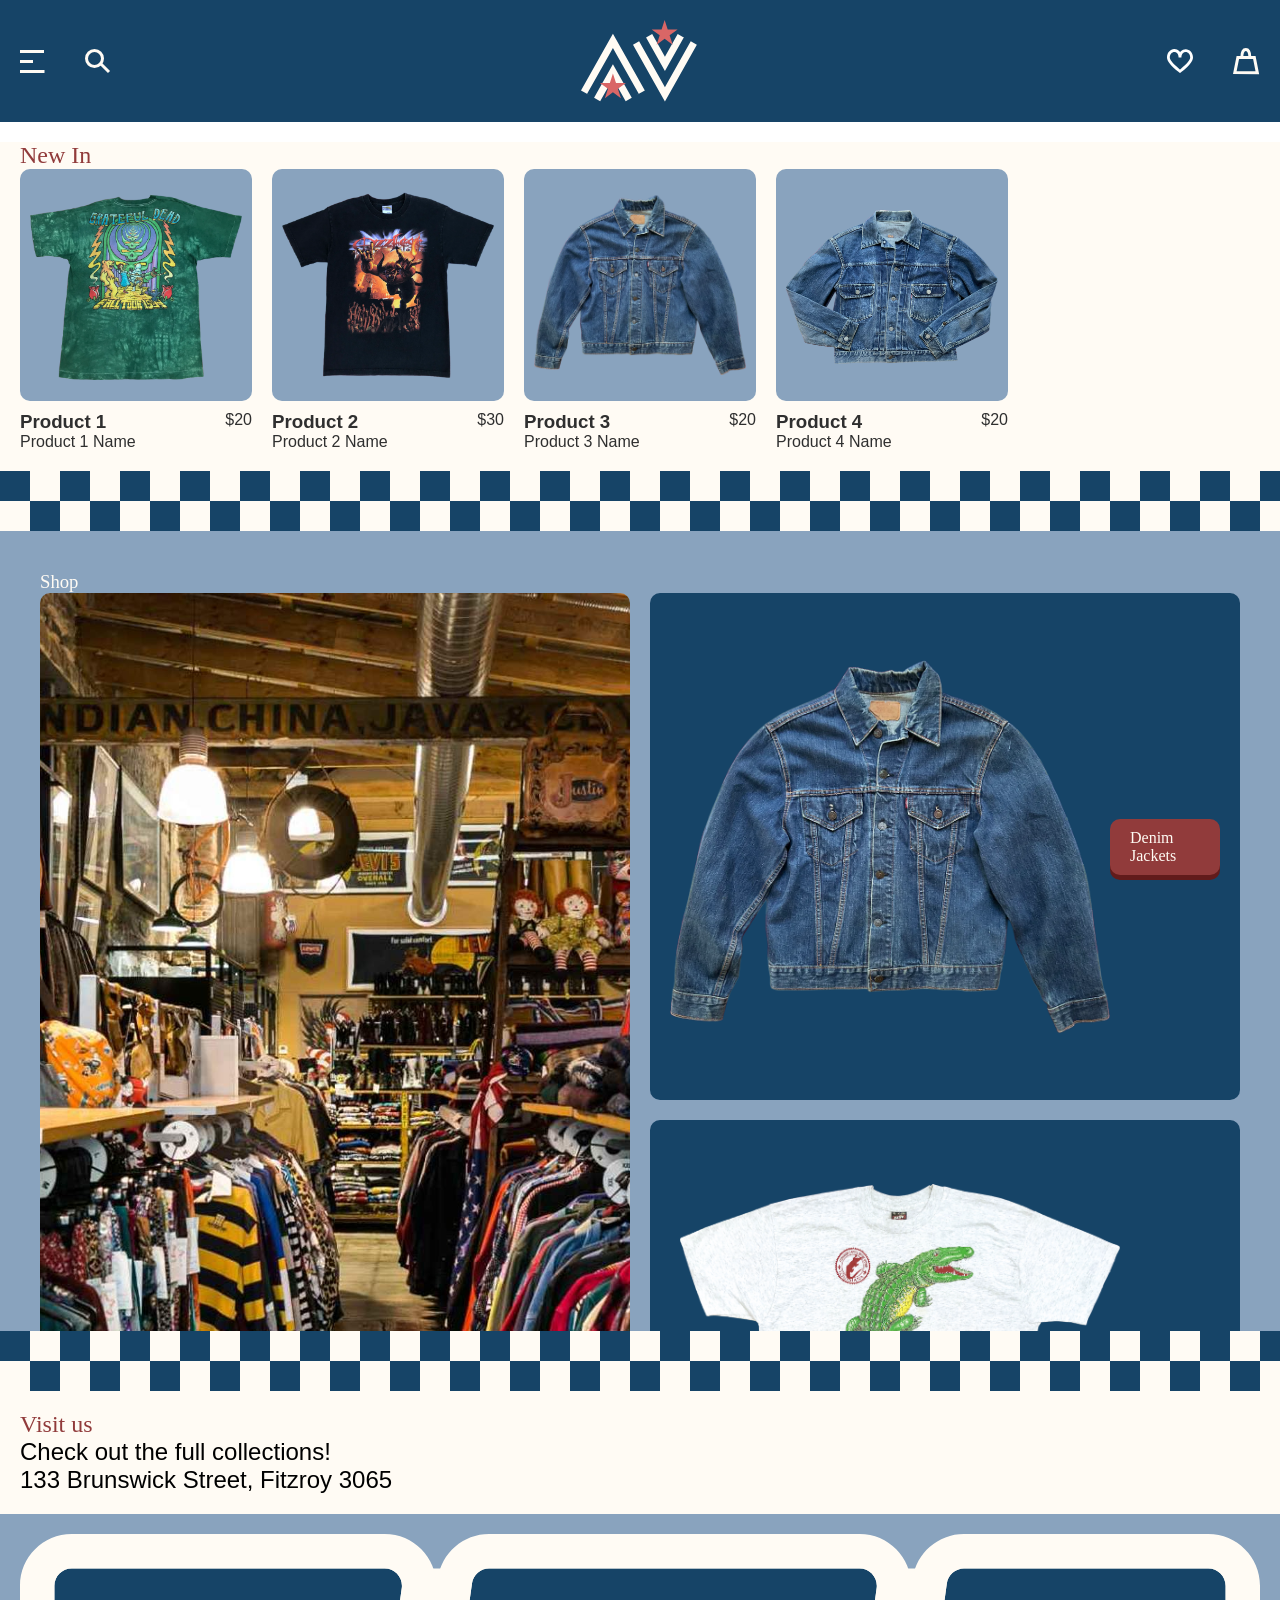
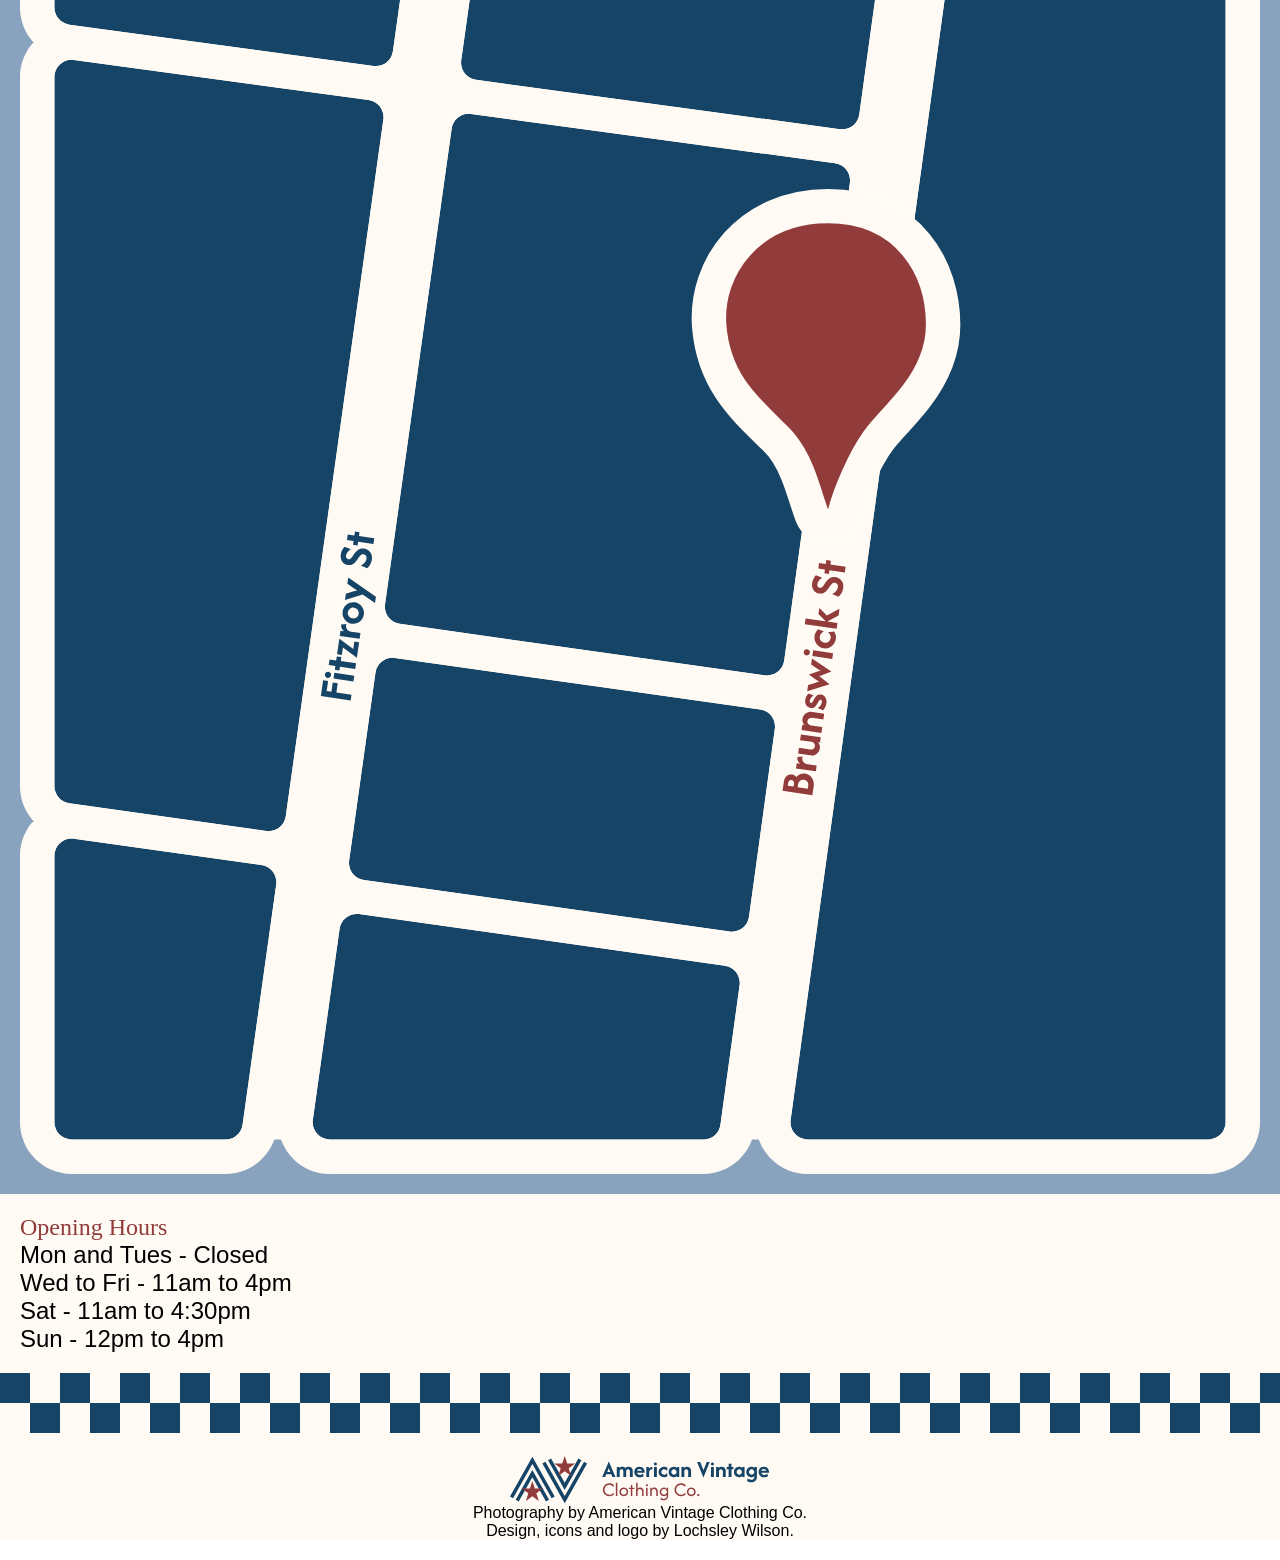
==== index.html @ 98fa4eea "Create javascript file, establish variables for hamburger button/the mobile menu div, toggle "hidden" ====
<!DOCTYPE html>
<html lang="en">
<head>
    <link rel="stylesheet" href="styles.css">
    <script src="main.js" defer></script>
    <meta charset="UTF-8">
    <meta name="viewport" content="width=device-width, initial-scale=1.0">
    <title>American Vintage Clothing Co.</title>
</head>
<body>
<header>
<!-- Nav bar buttons -->

    <nav>
        <div id="nav-left">
            <button id="hamburger-btn">
                <img src="icons/hamburger.svg" alt="Menu">
            </button>
            <button id="search">
                <img src="icons/search.svg" alt="Search">
            </button>
         </div>
        <a href="index.html" id="nav-logo">
            <img src="brand/submark.svg" alt="American Vintage Clothing Co. Logo">
        </a>
        <div id="nav-right">
            <button id="fav">
                <img src="icons/fav.svg" alt="Favourites">
            </button>
            <button id="bag">
                <img src="icons/bag.svg" alt="Shopping Bag">
            </button>
        </div>
    </nav>

<!-- Mobile Menu -->

<div id="mobile-menu" class="hidden">
    <ul>
        <li><a href="new.html">New In</a></li>
            <li>
                <button class="accordion-btn">Clothing</button>
                <ul class="sub-menu">
                    <li><a href="tees.html">Tees</a></li>
                    <li><a href="denim-jackets.html">Denim Jackets</a></li>
                </ul>
            </li>
        <li><span class="inactive">Footwear & Accessories</span></li>
        <li><span class="inactive">Brands</span></li>
    </ul>
</div>

</header>
<main>

<!-- Cards -->
    <section id="hero">
        <a href="new.html" class="hero-card">
            <div class="index-card-content">
                <span class="card-btn">New In</span>
            </div>
        </a>
    </section>
    <section id="sub-cards">
         <a href="tees.html" class="sub-card" id="tees-card">
            <div class="index-card-content">
                <span class="card-btn">Tees</span>
            </div>
        </a>
         <a href="denim-jackets.html" class="sub-card" id="denim-jackets-card">
            <div class="index-card-content">
                <span class="card-btn">Denim Jackets</span>
            </div>
        </a>
    </section>
<!-- New In (Desktop-only) -->
    <section id="desktop-new-in" class="container">
        <h1>New In</h1>
        <section id="product-list">
            <a href="product1.html" class="product-card">
                <div class="card-content">
                    <img src="images/product1_front.png" alt="Grateful Dead Tee">
                    <div class="product-details"><h3>Product 1</h3><p>$20</p></div>
                    <p class="product-name">Product 1 Name</p>
                </div>
            </a>
            <a href="product2.html" class="product-card">
                <div class="card-content">
                    <img src="images/product2.png" alt="Ozzy Osbourne Tee">
                    <div class="product-details"><h3>Product 2</h3><p>$30</p></div>
                    <p class="product-name">Product 2 Name</p>
                </div>
            </a>
            <a href="product3.html" class="product-card">
                <div class="card-content">
                    <img src="images/product3.png" alt="Grateful Dead Tee">
                    <div class="product-details"><h3>Product 3</h3><p>$20</p></div>
                    <p class="product-name">Product 3 Name</p>
                </div>
            </a>
            <a href="product4.html" class="product-card">
                <div class="card-content">
                    <img src="images/product4.png" alt="Grateful Dead Tee">
                    <div class="product-details"><h3>Product 4</h3><p>$20</p></div>
                    <p class="product-name">Product 4 Name</p>
                </div>
            </a>
        </section>
    </section>
<!-- Shop (Desktop-only) -->
 <div id="desktop-divider" class ="checkerboard"></div>
    <section id="desktop-shop">
        <section class="container"> 
        <h1>Shop</h1>
        <div class="shop-grid">
            <a href="new.html" class="desktop-card large-card">
                <span class="card-btn">New In</span>
            </a>
            <a href="denim-jackets.html" class="desktop-card small-card denim">
                <img src="images/product3.png" alt="Denim Jacket">
                <span class="card-btn">Denim Jackets</span>
            </a>
            <a href="tees.html" class="desktop-card small-card tees">
                <img src="images/tee.png" alt="Louisana Tee">
                <span class="card-btn">Tees</span>
            </a>
        </div>
        </section>
    </section>
    <div class ="checkerboard"></div>
    <section id="visit" class="container">
        <h1>Visit us</h1>
        <p>Check out the full collections!</p>
        <p>133 Brunswick Street, Fitzroy 3065</p>
    </section>
    <section id="map"> 
        <a href="https://maps.app.goo.gl/vPZJQgD94iezXkmE8"></a>
    </section>
    <section id="hours" class="container">
        <h1>Opening Hours</h1>
        <p>Mon and Tues - Closed</p>
        <p>Wed to Fri - 11am to 4pm</p>
        <p>Sat - 11am to 4:30pm</p>
        <p>Sun - 12pm to 4pm</p>
    </section>
    <footer>
        <div class ="checkerboard"></div>
        <div id="footer-content">
            <img src="images/logo_horizontal_lightbg.svg">
            <p>Photography by American Vintage Clothing Co.</p>
            <p>Design, icons and logo by Lochsley Wilson.</p>
        </div>
    </footer>
</main>
</body>
</html>
---- styles.css ----
/* Variables for colours, fonts etc. */

:root {
    --dark-blue: #164467;
    --mid-blue: #4573A4;
    --light-blue: #89A3BE;
    --dark-red: #611B1B;
    --mid-red: #913B3B; 
    --light-red: #D96666;
    --paper: #FFFBF4;
    --charcoal: #2F2F2F;
    --font-heading: "Holtwood One SC", serif, "Rockwell";
    --font-body: "Afacad", sans-serif;
}
/* Global formatting */

* {
    margin: 0;
    padding: 0;
    box-sizing: border-box;
    font-family: var(--font-body);
}

/* Fonts and styles */

a {
    text-decoration: none;
}

h1 { 
    color: var(--mid-red);
    font-family: var(--font-heading);
    font-weight: 400;
    font-style: normal;
}

h2 {
    font-size: 24pt;
    font-weight: 600;
}

#prod-name {
    font-weight: 100;
}

p {
    font-family: var(--font-body);
    font-weight: 400;
    font-size: 1.5em;
}

/* Header + nav */

header {
    background-color: var(--dark-blue);
    position: sticky;
    top: 0;
    z-index: 1000;
}

nav {
    display: flex;
    justify-content: space-between;
    width: 100vw;
}

#nav-left {
    display: flex;
    justify-content: space-between;
}

#nav-right {
    display: flex;
    justify-content: space-between;
}

#nav-logo {
    margin-top: 20px;
    margin-bottom: 20px;
}

nav button {
    background-color: transparent;
    border: none;
    padding: 10px;
    margin-left: 10px;
    margin-right: 10px;
}

/* Mobile menu */

#mobile-menu {
    position: absolute;
    width: 100%;
    height: 100vh;
    top: 100%;
    left: 0;
    background-color: var(--paper);
    padding: 20px;
    z-index: 999;
}

#mobile-menu ul {
    list-style: none;
}

#mobile-menu a, .accordion-btn {
    font-family: var(--font-body);
    font-size: 2em;
    color: var(--charcoal);
    display: block;
    text-decoration: none;
    border: none;
    background: none;
    cursor: pointer;
    margin-bottom: 20px;
    text-align: left;
}

#mobile-menu .sub-menu a {
    font-size: 1.5em;
    font-weight: 400;
    padding-left: 20px;
}

#mobile-menu .inactive {
    font-family: var(--font-body);
    font-size: 2em;
    font-style: italic;
    display: block;
    margin-bottom: 20px;
    cursor: default;
    opacity: 0.5;
}

.hidden {
    display: none;
}

/* Main + sections */

main {
    background-color: var(--paper);
}

.container {
    margin: 20px;
}

/* Homepage cards: one large "hero" and smaller "sub-cards"  */

#hero {
    margin:0;
}

#sub-cards {
    margin: 0;
}

.hero-card {
    display: block;
    background-color: var(--dark-blue);
    height: 30vh;
    background-image: url('images/hero-bg.png');
    background-size: cover;
    background-position: center;
}

.sub-card {
    margin: 0;
    display: block;
    background-color: var(--dark-blue);
    height: 30vh;
    background-size: min(50%, 250px);
    background-repeat: no-repeat;
    background-position: center;
    padding: 20px
}

.index-card-content {
    display: flex;
    flex-direction: column;
    justify-content: flex-end;
    align-items: center;
    height: 100%;
    padding: 20px;
}

#tees-card {
    background-image: url(images/tee.png);
}

#denim-jackets-card {
    background-image: url(images/product3.png);
    background-color: var(--mid-red);
}

/* Footer */

#footer-content {
    margin-top: 20px;
    margin-bottom: 20px;
    display: flex;
    flex-direction: column;
    justify-content: center;
    align-items: center;
}

footer p {
    font-size: 1em;
}


/* Product list + product cards  */

#product-list { 
    margin: 0;
    display: grid;
    grid-template-columns: 1fr 1fr;
    gap: 20px;
}
.product-card {
    display: block;
    color: var(--charcoal)
}

.product-details {
    display:flex;
    justify-content: space-between;
    margin-top: 10px;
}

.product {
    margin: 0;
}

img {
    max-width: 100%;
    height: auto;
    display: block;
}

.card-content img {
    padding: 10px;
    background-color: var(--light-blue);
    border-radius: 10px;
    aspect-ratio: 1/1;
    object-fit: contain;
}

.card-content p{
    font-size: 1em;
}

/* Breadcrumb secondary nav styles */

#breadcrumb {
    margin-top: 20px;
}

#breadcrumb a {
    font-style: italic;
    font-size: 1em;
}

#breadcrumb p{ 
    font-size: 1em;
}

/* Button and pseduo-button styles */

.card-btn {
    background-color: var(--mid-red);
    font-family: var(--font-heading);
    color: var(--paper);
    padding: 10px 20px;
    border-radius: 10px;
    box-shadow: 0 5px var(--dark-red);
}

.bag-btn {
    display: flex;
    justify-content: space-between;
    background-color: var(--mid-red);
    box-shadow: 0 10px var(--dark-red);
    width: 100%;
    border: none;
    color: var(--paper);
    padding: 20px 30px;
    text-align: center;
    text-decoration: none;
    font-size: 16px;
    border-radius: 10px;
    cursor: pointer;
}

.bag-btn: { 

}

.btn-price {
   font-weight: 100;
}

.btn-text{
    font-weight: 600;
}

/* Graphic elements */

#map {
    background-color: var(--light-blue);
    padding: 20px;
}

#map a{
    display: block;
    width: 100%;
    aspect-ratio: 1/1;
    background-image: url('images/map.svg');
    background-color: var(--light-blue);
    background-size: cover;
}

.checkerboard {
    height: 60px;
    background-image: url('images/check.svg');
    background-repeat: repeat-x;
}

/* Desktop-only sections */

#desktop-new-in {
    display: none;
}

#desktop-shop {
    display: none;
    background-color: var(--light-blue);
}

#desktop-shop h1{
    color: var(--paper);
}

#desktop-divider {
    display: none;
}

@media (min-width: 1024px) {

.shop-grid {
    display: grid;
    grid-template-columns: 1fr 1fr; 
    grid-template-rows: 1fr 1fr;    
    gap: 20px;
    height: 400px;
}

.desktop-card {
    border-radius: 10px;
    display: flex; 
    text-decoration: none;
}

.large-card {
    grid-row: span 2; 
    background-image: url('images/hero-desktop.jpg'); 
    background-size: cover;
    background-position: center;
    align-items: flex-end;
    justify-content: center; 
    padding-bottom: 40px;
}

.small-card {
    align-items: center; 
    justify-content: space-around; 
    padding: 20px;
}

.small-card.denim { background-color: var(--dark-blue); }
.small-card.tees { background-color: var(--dark-blue); }

.small-card img {
    height: 80%; 
    width: auto;
}

 #product-list { 
    grid-template-columns: 1fr 1fr 1fr 1fr 1fr;
}

#desktop-new-in {
    display: block;
}

#desktop-shop {
    display: block;
    padding: 20px; 
    min-height: 800px;
    overflow: hidden;
}

#desktop-divider {
    display: block;
}

#hero {
    display: none;
}

#sub-cards {
    display: none;
}
}
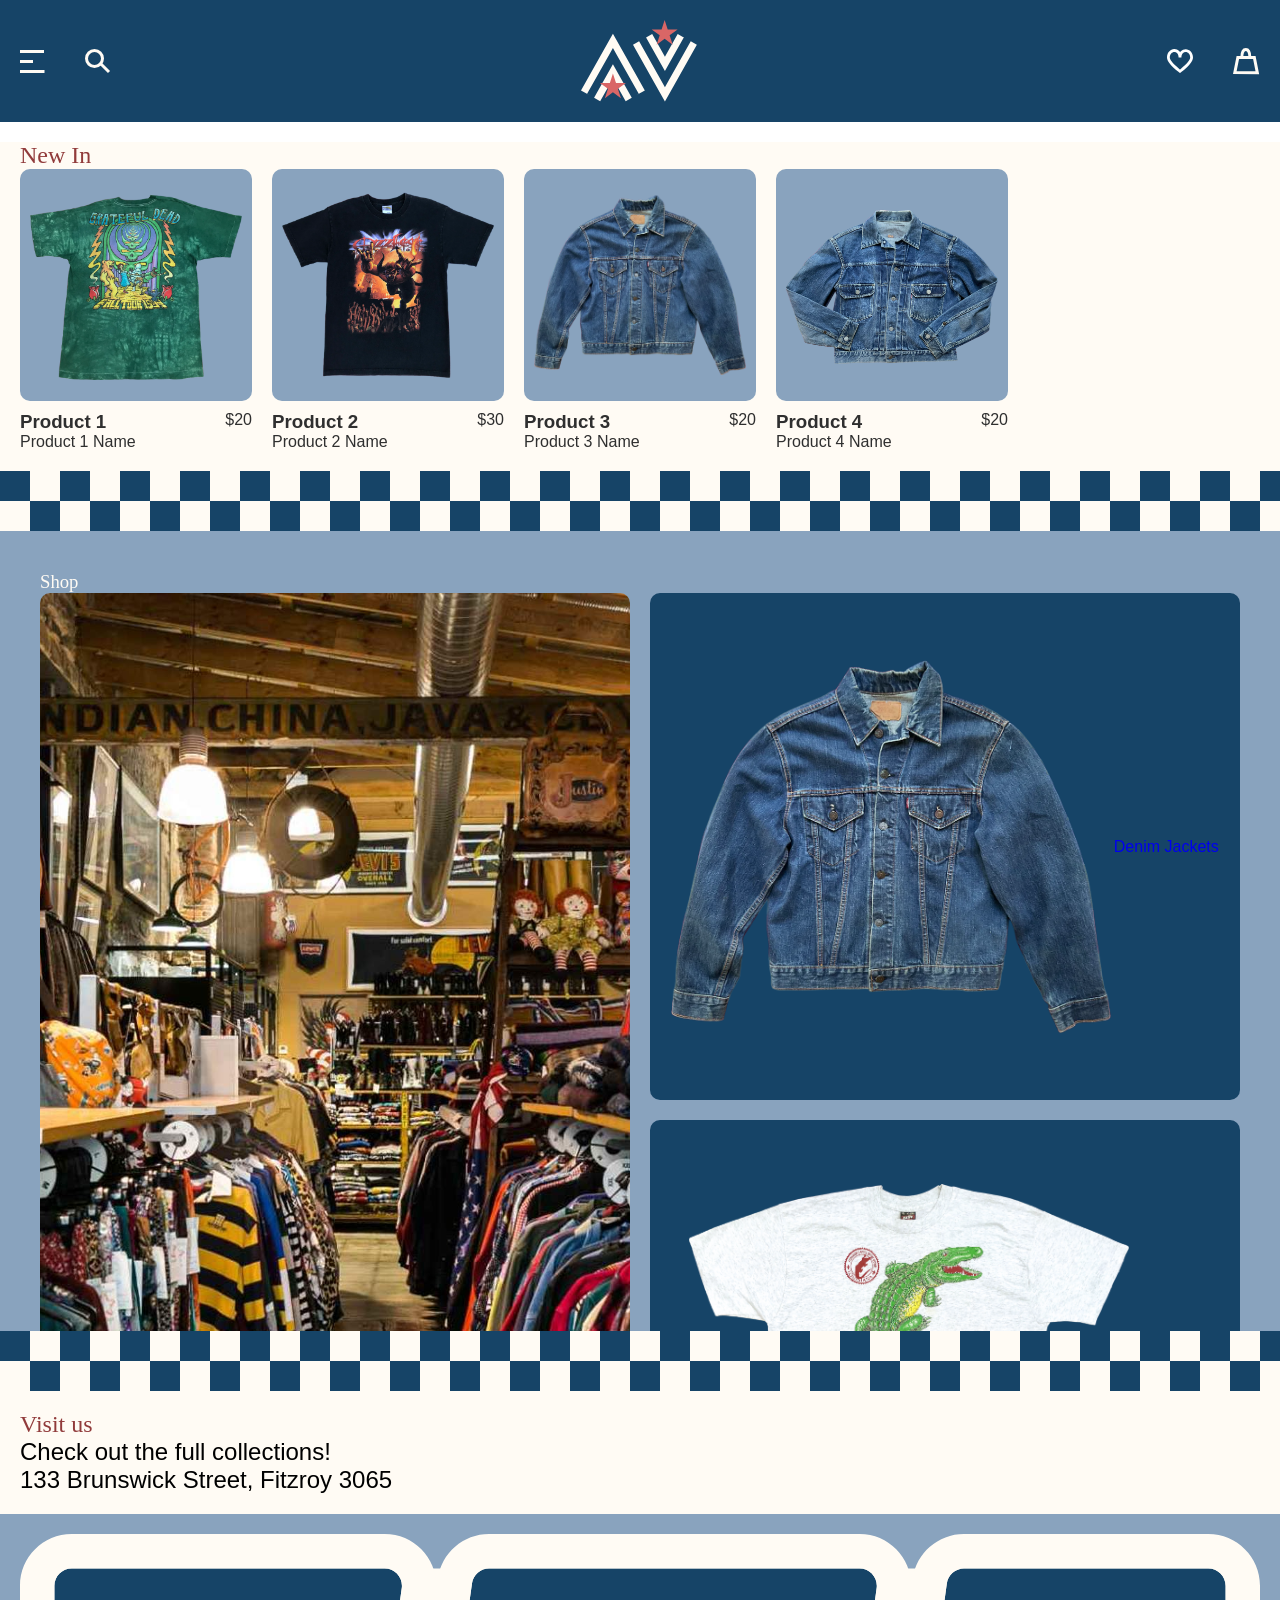
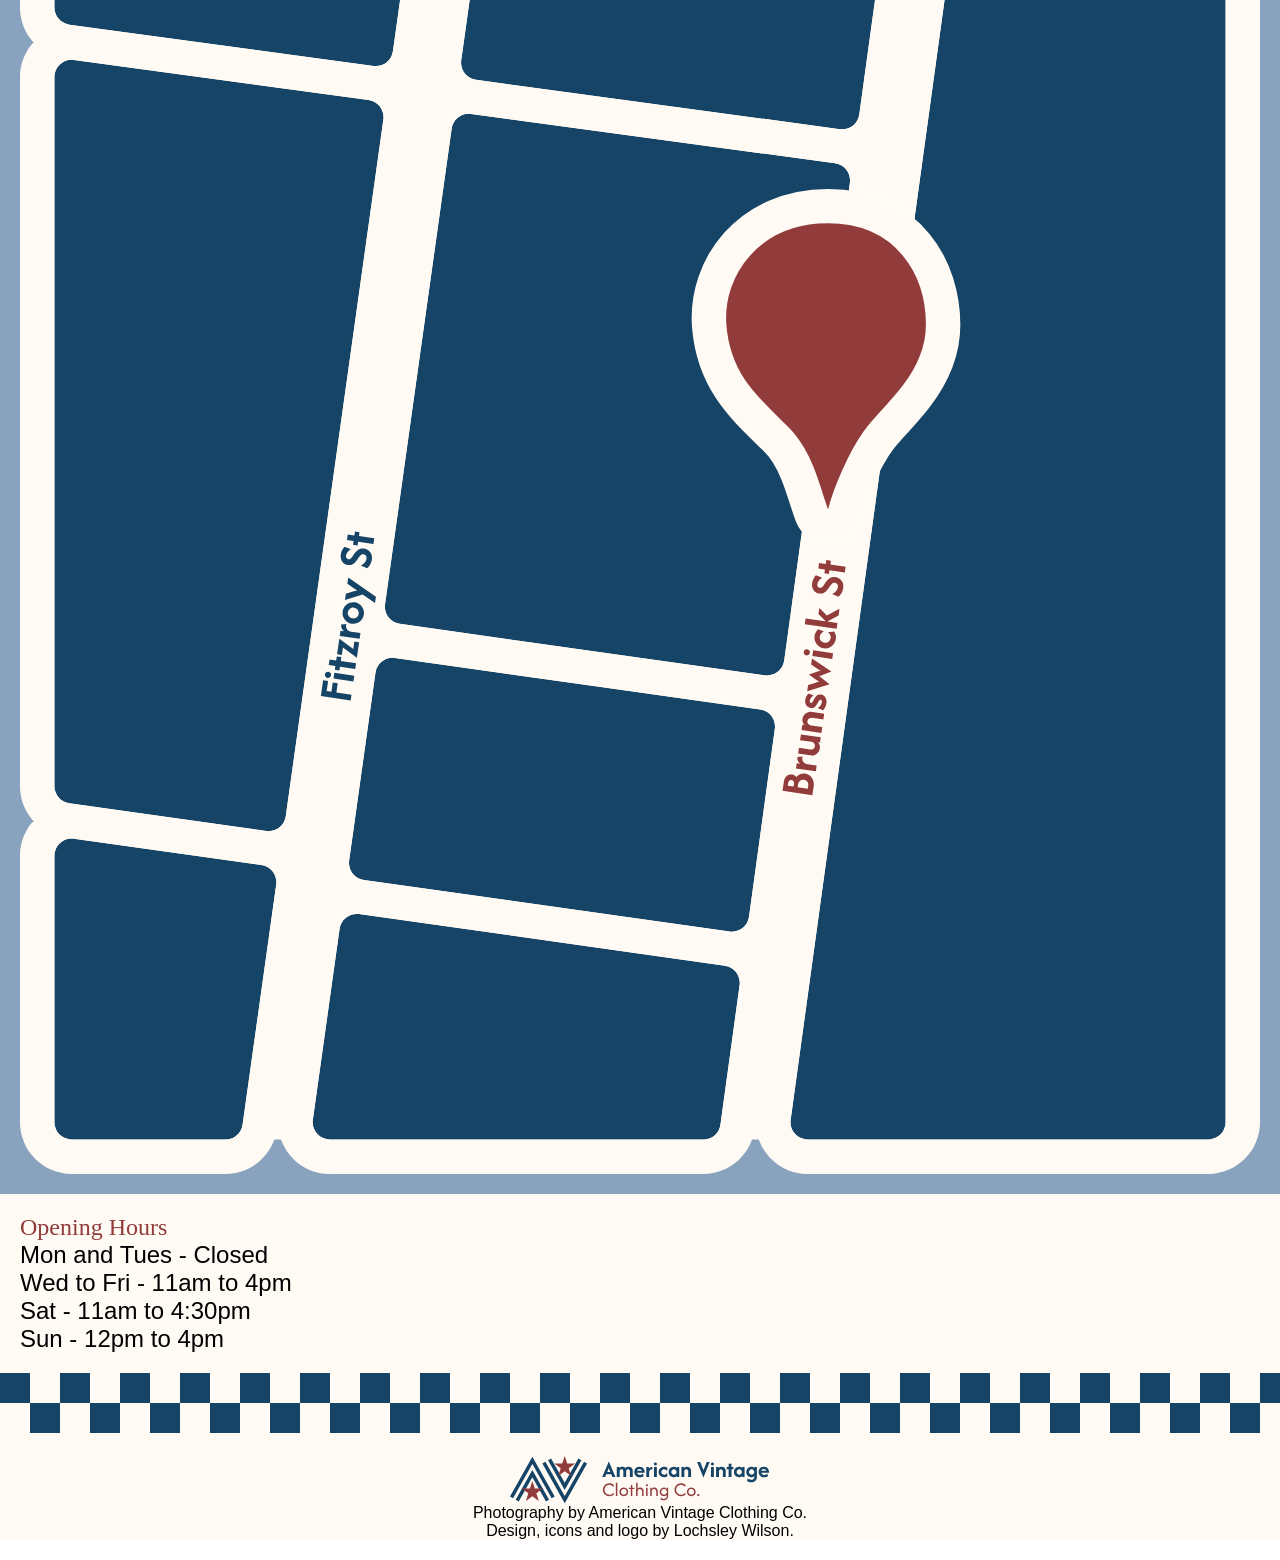
==== commit 492861f8: "Adding cart overlay (inc. open/close interactions), updating button classes to use BEM method" ====
--- a/index.html
+++ b/index.html
@@ -16,7 +16,7 @@
             <button id="hamburger-btn">
                 <img src="icons/hamburger.svg" alt="Menu">
             </button>
-            <button id="search">
+            <button id="search-btn">
                 <img src="icons/search.svg" alt="Search">
             </button>
          </div>
@@ -24,23 +24,23 @@
             <img src="brand/submark.svg" alt="American Vintage Clothing Co. Logo">
         </a>
         <div id="nav-right">
-            <button id="fav">
+            <button id="fav-btn">
                 <img src="icons/fav.svg" alt="Favourites">
             </button>
-            <button id="bag">
+            <button id="bag-btn">
                 <img src="icons/bag.svg" alt="Shopping Bag">
             </button>
         </div>
     </nav>
 
-<!-- Mobile Menu -->
+<!-- Mobile menu overlay -->
 
 <div id="mobile-menu" class="hidden">
     <ul>
         <li><a href="new.html">New In</a></li>
             <li>
                 <button class="accordion-btn">Clothing</button>
-                <ul class="sub-menu">
+                <ul class="sub-menu hidden">
                     <li><a href="tees.html">Tees</a></li>
                     <li><a href="denim-jackets.html">Denim Jackets</a></li>
                 </ul>
@@ -50,29 +50,48 @@
     </ul>
 </div>
 
+<!-- Cart ("bag") overlay -->
+
+<div id="cart-overlay" class="hidden">
+    <div class="cart-header">
+        <h2>Your Bag</h2>
+        <button id="close-cart-btn">
+            <img src="icons/close.svg" alt="Close Cart">
+        </button>
+    </div>
+    <div id="cart-items">
+        <p>Your bag is currently empty.</p>
+    </div>
+    <div class="cart-footer">
+        <a href="checkout.html" class="btn btn-secondary btn-large">Checkout</a>
+    </div>
+</div>
+
 </header>
 <main>
+
 
 <!-- Cards -->
     <section id="hero">
         <a href="new.html" class="hero-card">
             <div class="index-card-content">
-                <span class="card-btn">New In</span>
+                <span class="btn btn-card btn-primary">New In</span>
             </div>
         </a>
     </section>
     <section id="sub-cards">
          <a href="tees.html" class="sub-card" id="tees-card">
             <div class="index-card-content">
-                <span class="card-btn">Tees</span>
+                <span class="btn btn-card btn-primary">Tees</span>
             </div>
         </a>
          <a href="denim-jackets.html" class="sub-card" id="denim-jackets-card">
             <div class="index-card-content">
-                <span class="card-btn">Denim Jackets</span>
+                <span class="btn btn-card btn-primary">Denim Jackets</span>
             </div>
         </a>
     </section>
+
 <!-- New In (Desktop-only) -->
     <section id="desktop-new-in" class="container">
         <h1>New In</h1>
@@ -107,6 +126,7 @@
             </a>
         </section>
     </section>
+
 <!-- Shop (Desktop-only) -->
  <div id="desktop-divider" class ="checkerboard"></div>
     <section id="desktop-shop">
--- a/styles.css
+++ b/styles.css
@@ -61,7 +61,7 @@
 nav {
     display: flex;
     justify-content: space-between;
-    width: 100vw;
+    width: 100%;
 }
 
 #nav-left {
@@ -133,8 +133,51 @@
     opacity: 0.5;
 }
 
+/* Cart (bag) overlay */
+
+#cart-overlay {
+    position: fixed; 
+    top: 0;
+    right: 0; 
+    max-width: 500px;
+    width: 100%; 
+    height: 100vh;
+    background-color: var(--paper);
+    padding: 20px;
+    z-index: 1001;
+    display: flex;
+    flex-direction: column;
+}
+
+.cart-header {
+    display: flex;
+    justify-content: space-between;
+    align-items: center;
+    margin-bottom: 20px;
+    border-bottom: 2px solid var(--charcoal);
+    padding-bottom: 10px;
+}
+
+.cart-footer {
+    width: 100%;
+    padding-top: 10px;
+    margin-bottom: 30px; 
+}
+#cart-items {
+    flex-grow: 1; 
+    overflow-y: auto; 
+    margin-bottom: 20px;
+}
+
+#close-cart-btn {
+    background: none;
+    border: none;
+    cursor: pointer;
+}
+
+/* Utility classes */ 
 .hidden {
-    display: none;
+    display: none !important;
 }
 
 /* Main + sections */
@@ -267,36 +310,57 @@
     font-size: 1em;
 }
 
-/* Button and pseduo-button styles */
-
-.card-btn {
-    background-color: var(--mid-red);
-    font-family: var(--font-heading);
+/* Button and pseduo-button styles using BEM method */
+
+/* Base button style */
+
+.btn {
     color: var(--paper);
     padding: 10px 20px;
     border-radius: 10px;
+    border: none;
+    cursor: pointer;
+    display: inline-block;
+    text-decoration: none;
+    text-align: center;
+}
+
+/* Colour variants */
+
+.btn-primary {
+    background-color: var(--mid-red);
     box-shadow: 0 5px var(--dark-red);
 }
 
-.bag-btn {
-    display: flex;
-    justify-content: space-between;
-    background-color: var(--mid-red);
-    box-shadow: 0 10px var(--dark-red);
-    width: 100%;
-    border: none;
-    color: var(--paper);
+.btn-secondary {
+    background-color: var(--mid-blue);
+    box-shadow: 0 5px var(--dark-blue);
+}
+
+/* Size, layout & font variants */
+
+.btn-card {
+    font-family: var(--font-heading);
+}
+
+.btn-large {
+    font-size: 1.5em;
+    display: block;
+    width: 100%;
+    padding: 20px 30px; 
+    box-sizing: border-box;
+}
+
+.btn-split {
+    display: flex;
+    justify-content: space-between;
+    text-align: center;
+    font-size: 1.5em;
+    width: 100%;
     padding: 20px 30px;
-    text-align: center;
-    text-decoration: none;
-    font-size: 16px;
-    border-radius: 10px;
-    cursor: pointer;
-}
-
-.bag-btn: { 
-
-}
+}
+
+/* Button text properties*/ 
 
 .btn-price {
    font-weight: 100;
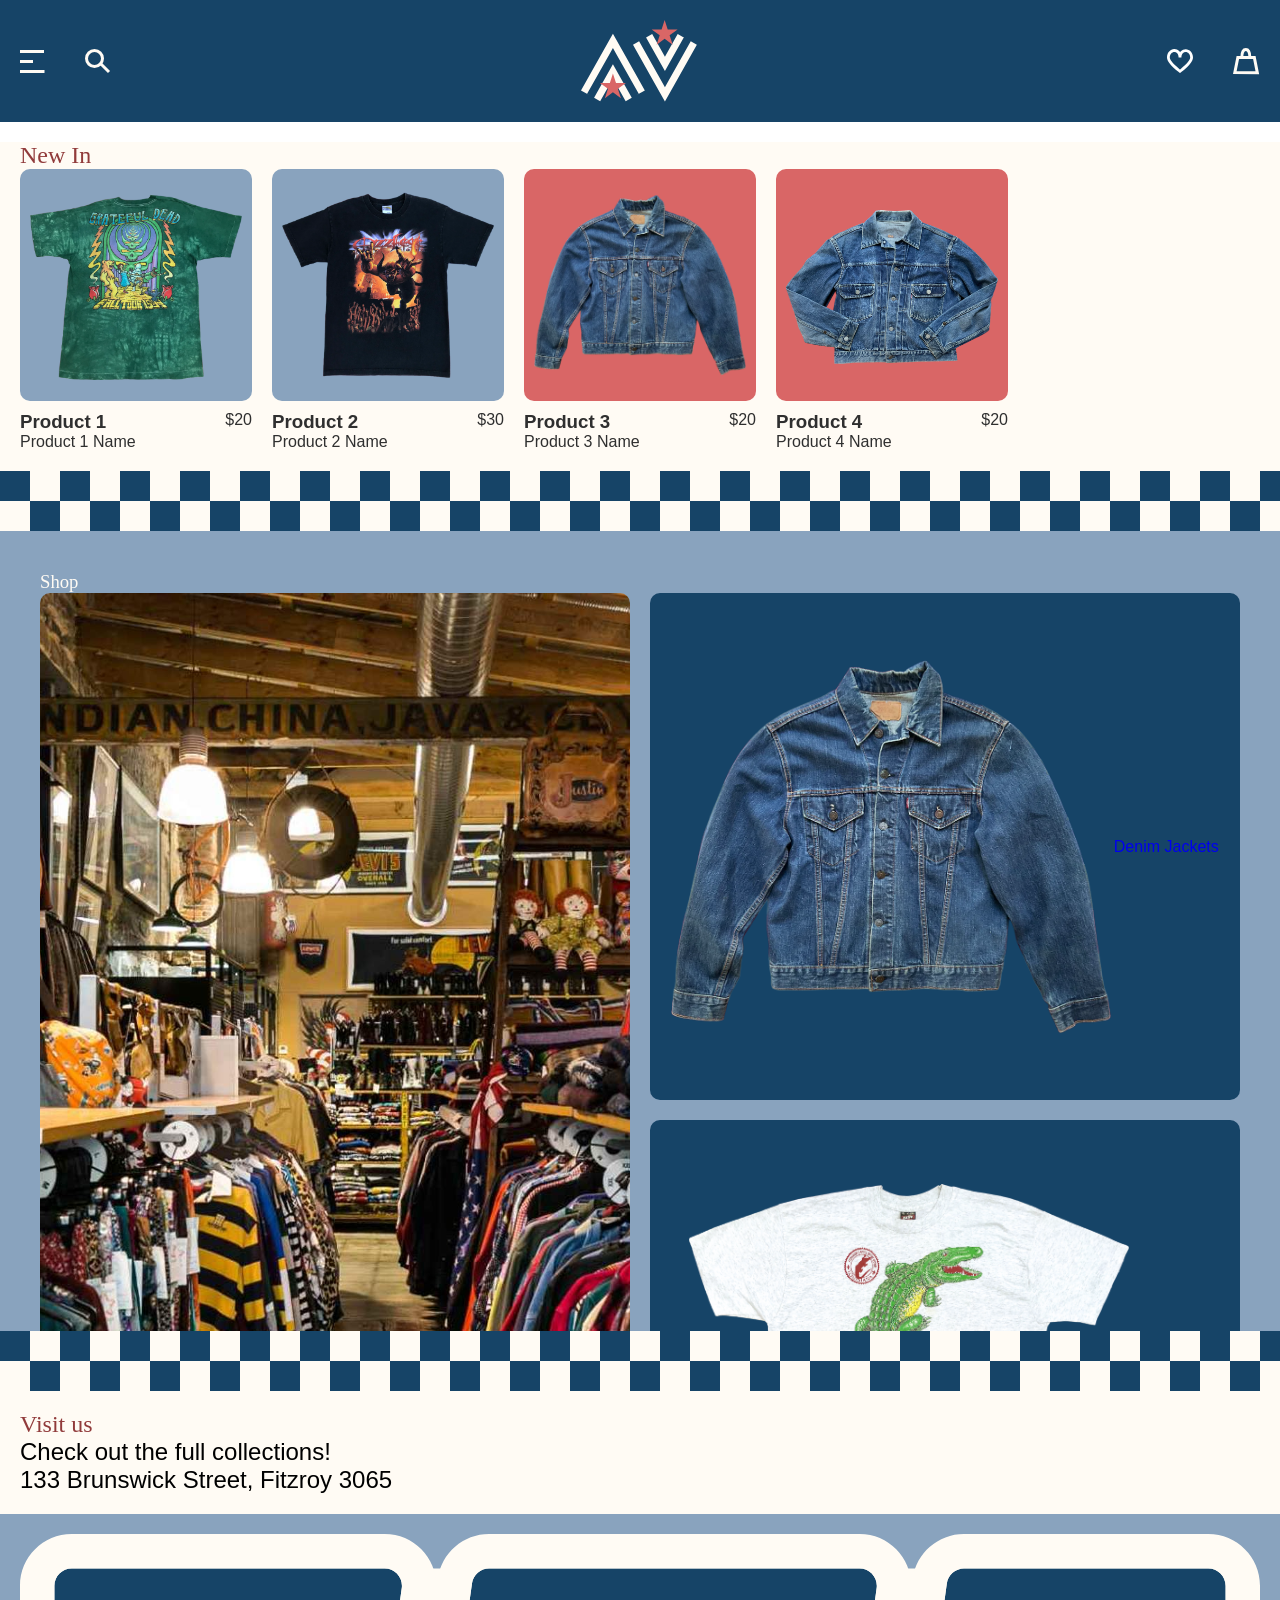
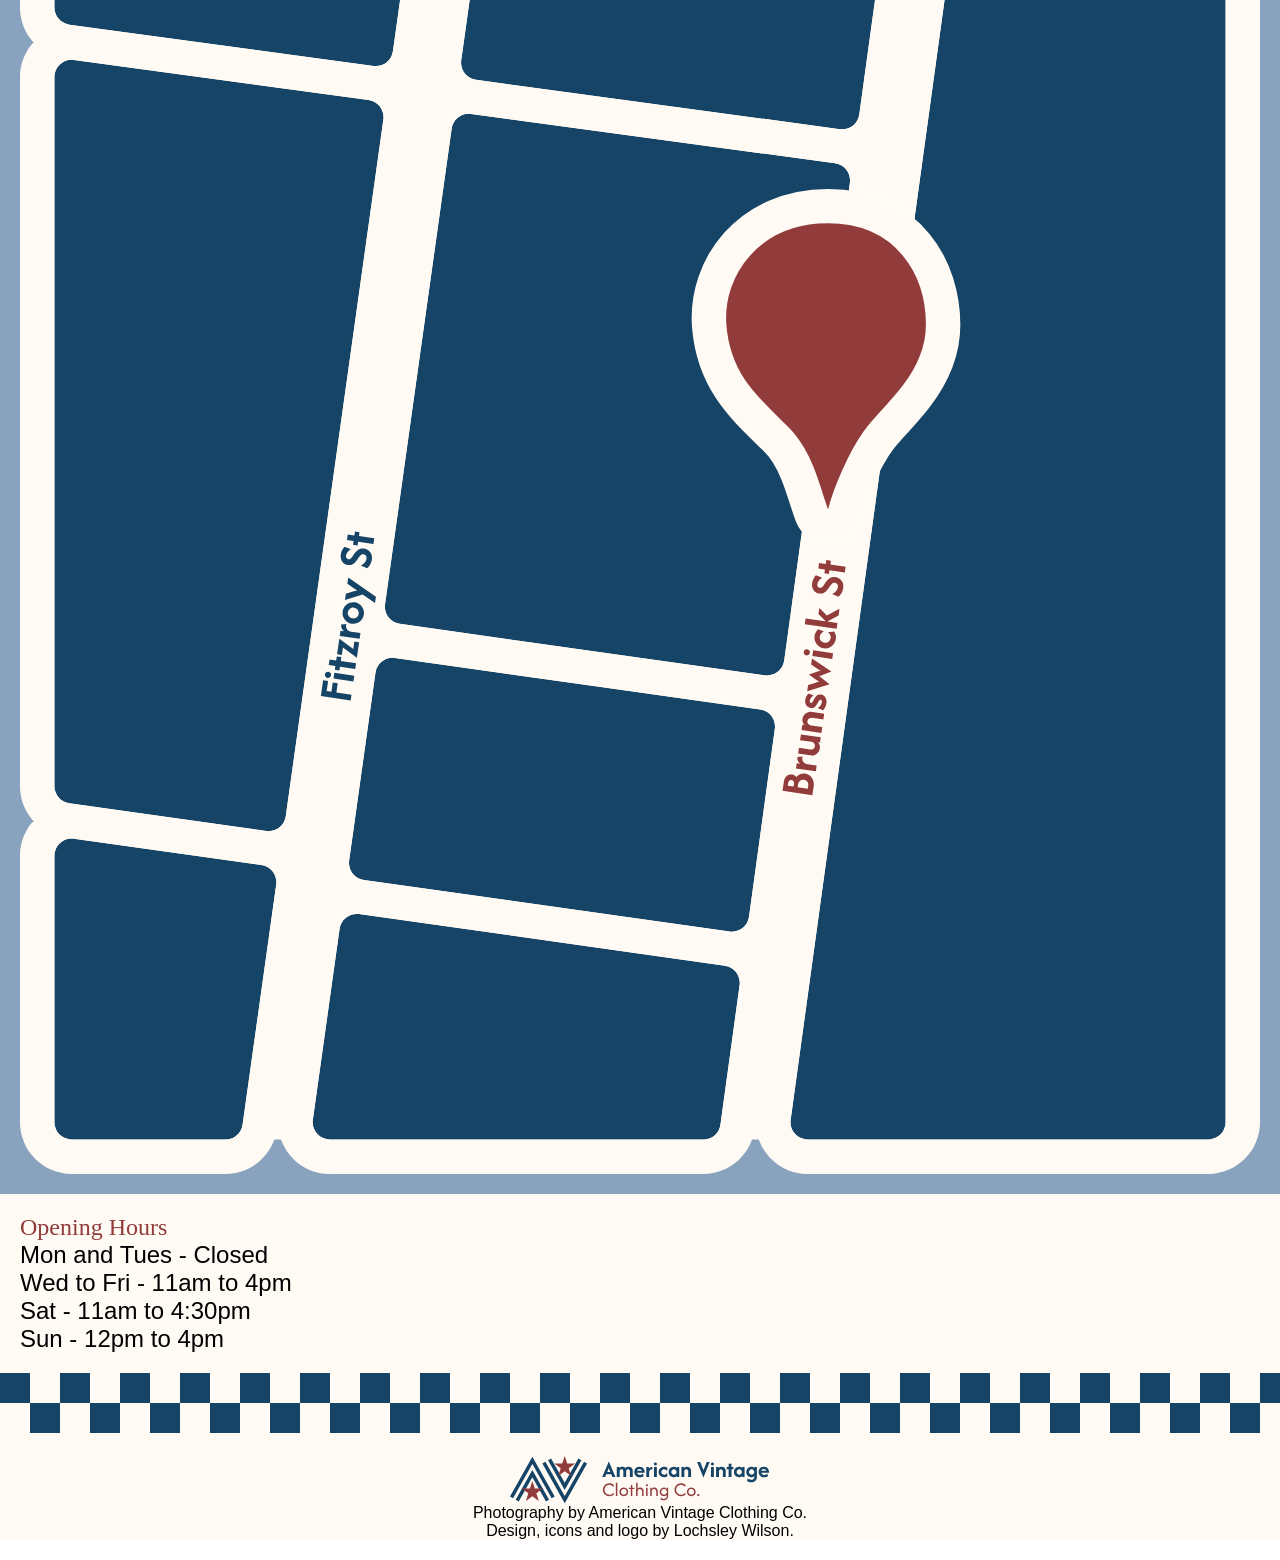
==== commit ac28bd7f: "Updated thumbnail styles to include variants (BEM method), added product details to JS array" ====
--- a/index.html
+++ b/index.html
@@ -98,28 +98,28 @@
         <section id="product-list">
             <a href="product1.html" class="product-card">
                 <div class="card-content">
-                    <img src="images/product1_front.png" alt="Grateful Dead Tee">
+                    <img src="images/product1_front.png" class="img-thumbnail img-thumbnail-blue" alt="Grateful Dead Tee">
                     <div class="product-details"><h3>Product 1</h3><p>$20</p></div>
                     <p class="product-name">Product 1 Name</p>
                 </div>
             </a>
             <a href="product2.html" class="product-card">
                 <div class="card-content">
-                    <img src="images/product2.png" alt="Ozzy Osbourne Tee">
+                    <img src="images/product2.png" class="img-thumbnail img-thumbnail-blue" alt="Ozzy Osbourne Tee">
                     <div class="product-details"><h3>Product 2</h3><p>$30</p></div>
                     <p class="product-name">Product 2 Name</p>
                 </div>
             </a>
             <a href="product3.html" class="product-card">
                 <div class="card-content">
-                    <img src="images/product3.png" alt="Grateful Dead Tee">
+                    <img src="images/product3.png" class="img-thumbnail img-thumbnail-red" alt="Grateful Dead Tee">
                     <div class="product-details"><h3>Product 3</h3><p>$20</p></div>
                     <p class="product-name">Product 3 Name</p>
                 </div>
             </a>
             <a href="product4.html" class="product-card">
                 <div class="card-content">
-                    <img src="images/product4.png" alt="Grateful Dead Tee">
+                    <img src="images/product4.png" class="img-thumbnail img-thumbnail-red" alt="Grateful Dead Tee">
                     <div class="product-details"><h3>Product 4</h3><p>$20</p></div>
                     <p class="product-name">Product 4 Name</p>
                 </div>
--- a/styles.css
+++ b/styles.css
@@ -273,26 +273,38 @@
     margin-top: 10px;
 }
 
+.card-content p{
+    font-size: 1em;
+}
+
 .product {
     margin: 0;
 }
 
+
+/* Product thumbnails */
+
+/* Base thumbnail */
 img {
     max-width: 100%;
     height: auto;
     display: block;
 }
 
-.card-content img {
+.img-thumbnail {
     padding: 10px;
-    background-color: var(--light-blue);
     border-radius: 10px;
     aspect-ratio: 1/1;
     object-fit: contain;
 }
 
-.card-content p{
-    font-size: 1em;
+/* Colour variants */
+
+.img-thumbnail-blue {
+    background-color: var(--light-blue);
+}
+.img-thumbnail-red {
+    background-color: var(--light-red);
 }
 
 /* Breadcrumb secondary nav styles */
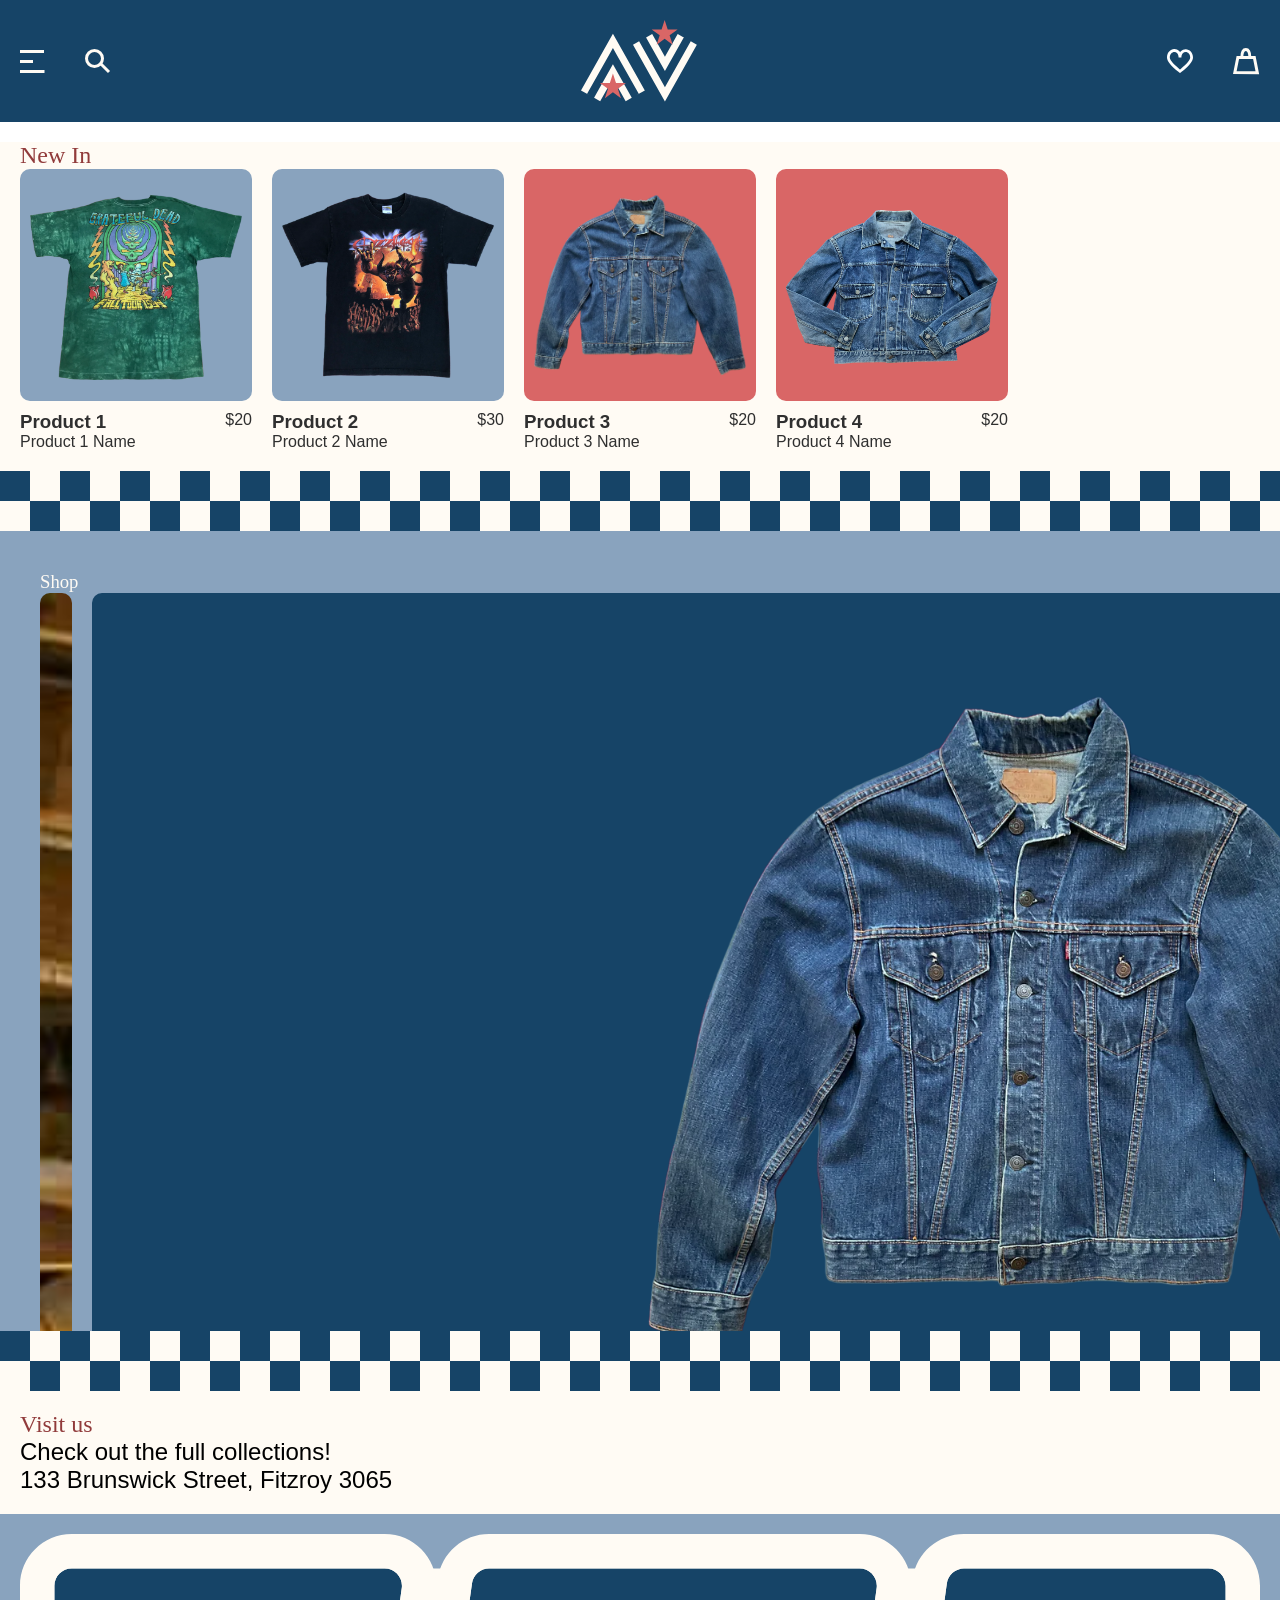
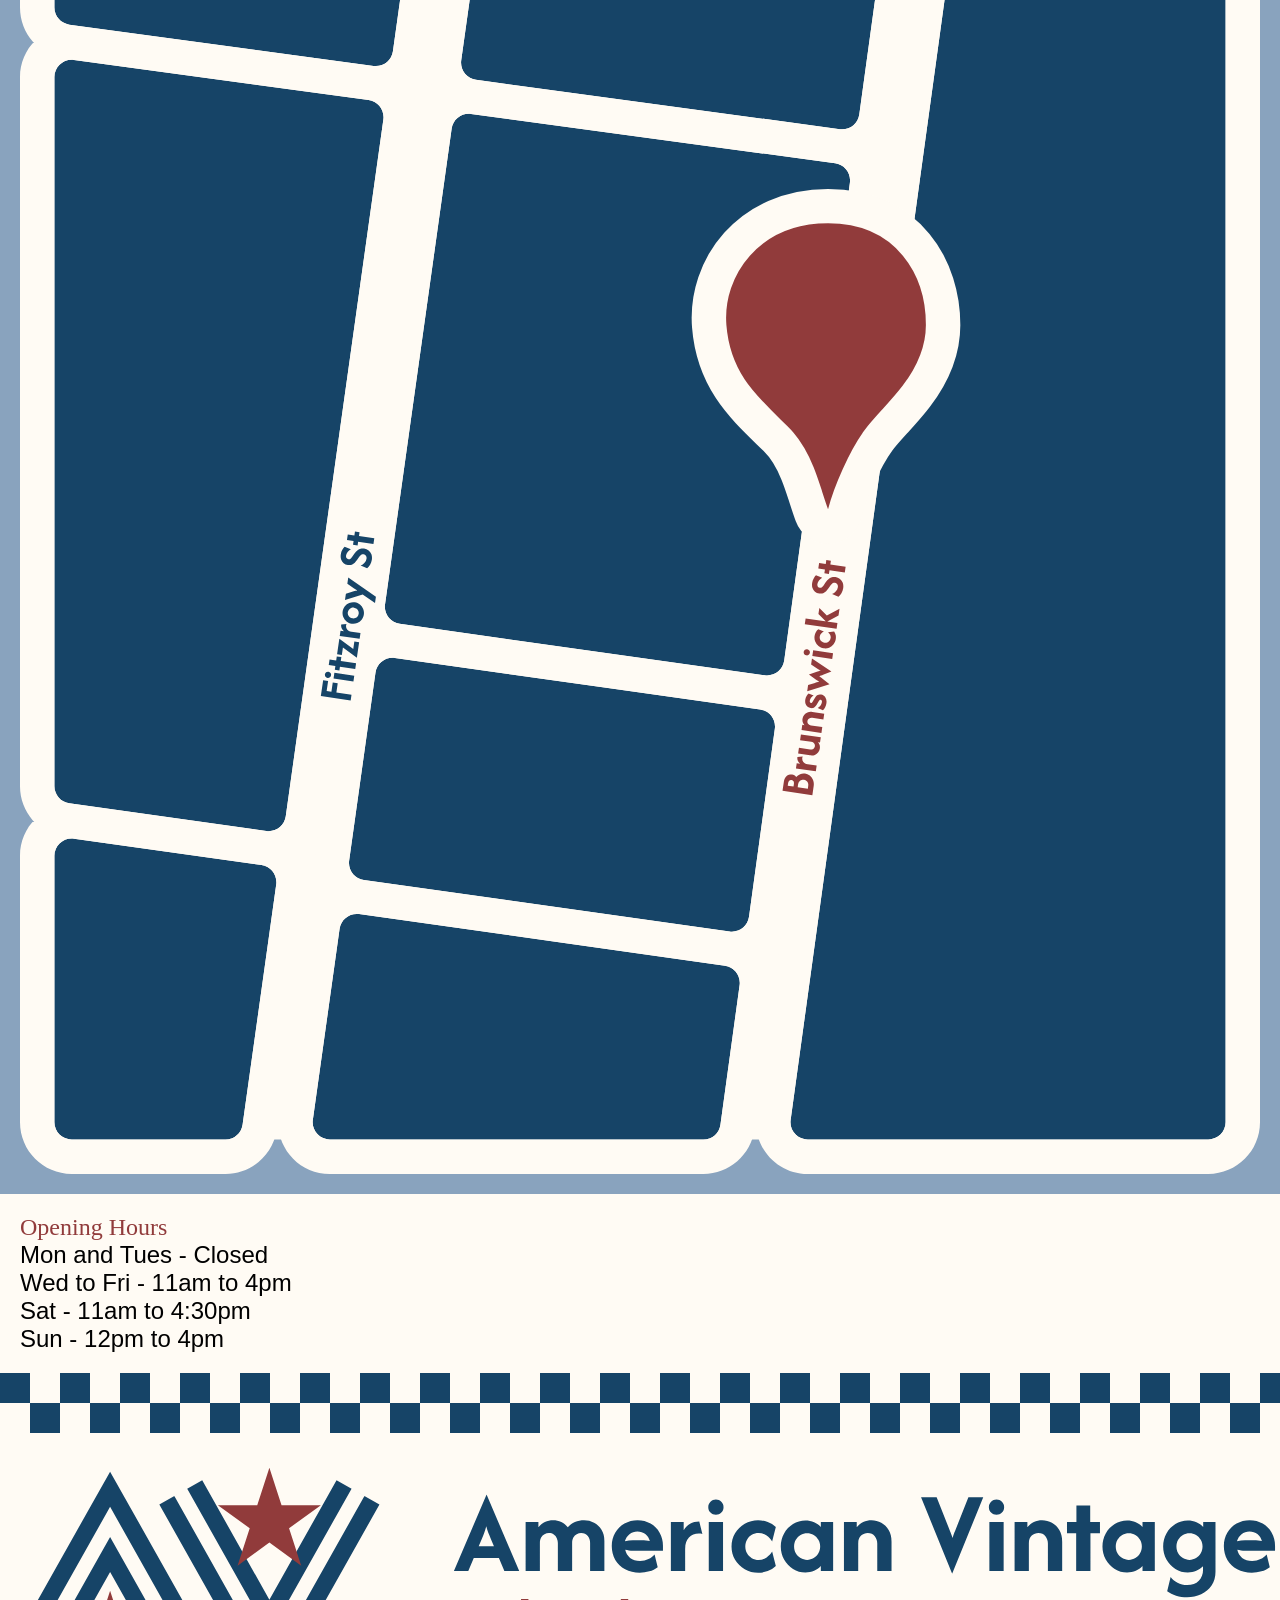
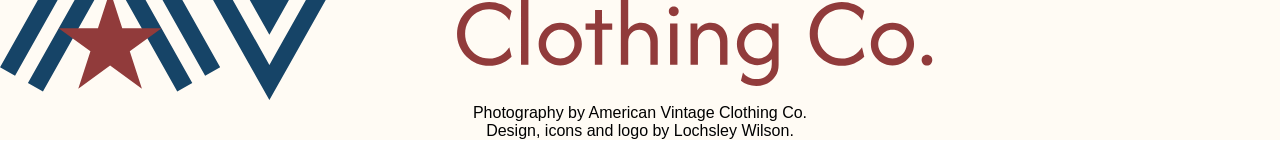
==== commit a4570bea: "Add cart function to allow items to be added to cart; updated product page layout to improve desktop" ====
--- a/index.html
+++ b/index.html
@@ -1,16 +1,20 @@
 <!DOCTYPE html>
 <html lang="en">
+
 <head>
     <link rel="stylesheet" href="styles.css">
     <script src="main.js" defer></script>
     <meta charset="UTF-8">
     <meta name="viewport" content="width=device-width, initial-scale=1.0">
+    <link rel="preconnect" href="https://fonts.googleapis.com">
+    <link rel="preconnect" href="https://fonts.gstatic.com" crossorigin>
+    <link href="https://fonts.googleapis.com/css2?family=Afacad:ital,wght@0,400..700;1,400..700&family=Holtwood+One+SC&display=swap" rel="stylesheet">
     <title>American Vintage Clothing Co.</title>
 </head>
+
 <body>
 <header>
 <!-- Nav bar buttons -->
-
     <nav>
         <div id="nav-left">
             <button id="hamburger-btn">
@@ -34,7 +38,6 @@
     </nav>
 
 <!-- Mobile menu overlay -->
-
 <div id="mobile-menu" class="hidden">
     <ul>
         <li><a href="new.html">New In</a></li>
@@ -51,7 +54,6 @@
 </div>
 
 <!-- Cart ("bag") overlay -->
-
 <div id="cart-overlay" class="hidden">
     <div class="cart-header">
         <h2>Your Bag</h2>
@@ -66,11 +68,9 @@
         <a href="checkout.html" class="btn btn-secondary btn-large">Checkout</a>
     </div>
 </div>
+</header>
 
-</header>
 <main>
-
-
 <!-- Cards -->
     <section id="hero">
         <a href="new.html" class="hero-card">
--- a/styles.css
+++ b/styles.css
@@ -1,18 +1,20 @@
-/* Variables for colours, fonts etc. */
+/* VARIABLES */
 
 :root {
     --dark-blue: #164467;
     --mid-blue: #4573A4;
     --light-blue: #89A3BE;
+    --lightest-blue: #d7e3ef; 
     --dark-red: #611B1B;
     --mid-red: #913B3B; 
     --light-red: #D96666;
+    --lightest-red: #E8C3B1; 
     --paper: #FFFBF4;
     --charcoal: #2F2F2F;
     --font-heading: "Holtwood One SC", serif, "Rockwell";
     --font-body: "Afacad", sans-serif;
 }
-/* Global formatting */
+/* GLOBAL FORMATTING */
 
 * {
     margin: 0;
@@ -21,7 +23,7 @@
     font-family: var(--font-body);
 }
 
-/* Fonts and styles */
+/* FONTS */
 
 a {
     text-decoration: none;
@@ -49,7 +51,7 @@
     font-size: 1.5em;
 }
 
-/* Header + nav */
+/* HEADER & NAV */
 
 header {
     background-color: var(--dark-blue);
@@ -63,6 +65,8 @@
     justify-content: space-between;
     width: 100%;
 }
+
+/* Nav -- elemnts */
 
 #nav-left {
     display: flex;
@@ -87,7 +91,7 @@
     margin-right: 10px;
 }
 
-/* Mobile menu */
+/* MOBILE MENU (hamburger) */
 
 #mobile-menu {
     position: absolute;
@@ -133,7 +137,7 @@
     opacity: 0.5;
 }
 
-/* Cart (bag) overlay */
+/* CART OVERLAY */
 
 #cart-overlay {
     position: fixed; 
@@ -153,6 +157,7 @@
     display: flex;
     justify-content: space-between;
     align-items: center;
+    margin-top: 20px;
     margin-bottom: 20px;
     border-bottom: 2px solid var(--charcoal);
     padding-bottom: 10px;
@@ -175,12 +180,12 @@
     cursor: pointer;
 }
 
-/* Utility classes */ 
+/* UTILITY */ 
 .hidden {
     display: none !important;
 }
 
-/* Main + sections */
+/* MAIN SECTION */
 
 main {
     background-color: var(--paper);
@@ -238,6 +243,14 @@
     background-color: var(--mid-red);
 }
 
+/* Product pages */
+
+#product {
+    display: flex;
+    flex-direction: column; 
+    gap: 20px;
+}
+
 /* Footer */
 
 #footer-content {
@@ -281,12 +294,11 @@
     margin: 0;
 }
 
-
-/* Product thumbnails */
-
-/* Base thumbnail */
+/* THUMBNAILS */
+
+/* Thumbnail -- Base */
 img {
-    max-width: 100%;
+    width: 100%;
     height: auto;
     display: block;
 }
@@ -298,7 +310,7 @@
     object-fit: contain;
 }
 
-/* Colour variants */
+/* Thumbnail -- Colour variants */
 
 .img-thumbnail-blue {
     background-color: var(--light-blue);
@@ -306,6 +318,44 @@
 .img-thumbnail-red {
     background-color: var(--light-red);
 }
+
+/* CART ITEMS */
+.cart-item-card {
+    display: flex;
+    align-items: center;
+    gap: 15px;
+    background-color: var(--paper); 
+    border-radius: 15px;
+    padding: 15px;
+    margin-bottom: 15px;
+    box-shadow: 0 4px 10px rgba(0, 0, 0, 0.05); 
+}
+
+.cart-item-img {
+    width: 80px; 
+    height: 80px;
+    flex-shrink: 0;
+}
+
+.cart-item-details h3 {
+    font-size: 1.1em;
+    margin-bottom: 2px;
+    color: var(--charcoal);
+}
+
+.cart-item-details h4 {
+    font-size: 1.1em;
+    font-weight: 600;
+    margin-bottom: 5px;
+    color: var(--charcoal);
+}
+
+.cart-item-details p {
+    font-size: 1em;
+    color: var(--charcoal);
+    margin-bottom: 5px;
+}
+
 
 /* Breadcrumb secondary nav styles */
 
@@ -322,9 +372,9 @@
     font-size: 1em;
 }
 
-/* Button and pseduo-button styles using BEM method */
-
-/* Base button style */
+/* BUTTONS */
+
+/* Button -- base */
 
 .btn {
     color: var(--paper);
@@ -337,7 +387,7 @@
     text-align: center;
 }
 
-/* Colour variants */
+/* Button -- Colour variants */
 
 .btn-primary {
     background-color: var(--mid-red);
@@ -349,7 +399,7 @@
     box-shadow: 0 5px var(--dark-blue);
 }
 
-/* Size, layout & font variants */
+/* Button -- Size, layout & font variants */
 
 .btn-card {
     font-family: var(--font-heading);
@@ -372,7 +422,7 @@
     padding: 20px 30px;
 }
 
-/* Button text properties*/ 
+/* Button -- Text properties*/ 
 
 .btn-price {
    font-weight: 100;
@@ -382,7 +432,7 @@
     font-weight: 600;
 }
 
-/* Graphic elements */
+/* GRAPHICS */
 
 #map {
     background-color: var(--light-blue);
@@ -489,4 +539,35 @@
 #sub-cards {
     display: none;
 }
-}+/* [DESKTOP] PRODUCT PAGE */ 
+
+/* [Desktop] Product Page Layout */
+
+.product-page-container {
+    display: grid;
+    grid-template-columns: 7fr 3fr; 
+    gap: 0;
+}
+
+.product-sidebar {
+    background-color: var(--lightest-blue); 
+    padding: 40px;
+    height: 100vh; 
+ }
+
+ #product {
+    flex-direction: row; 
+    align-items: flex-start;
+    gap: 40px;
+ }
+
+ #main-product {
+    flex: 1; 
+    max-width: 50%;
+ }
+
+#product-info {
+    flex: 1; 
+ }
+'}
+
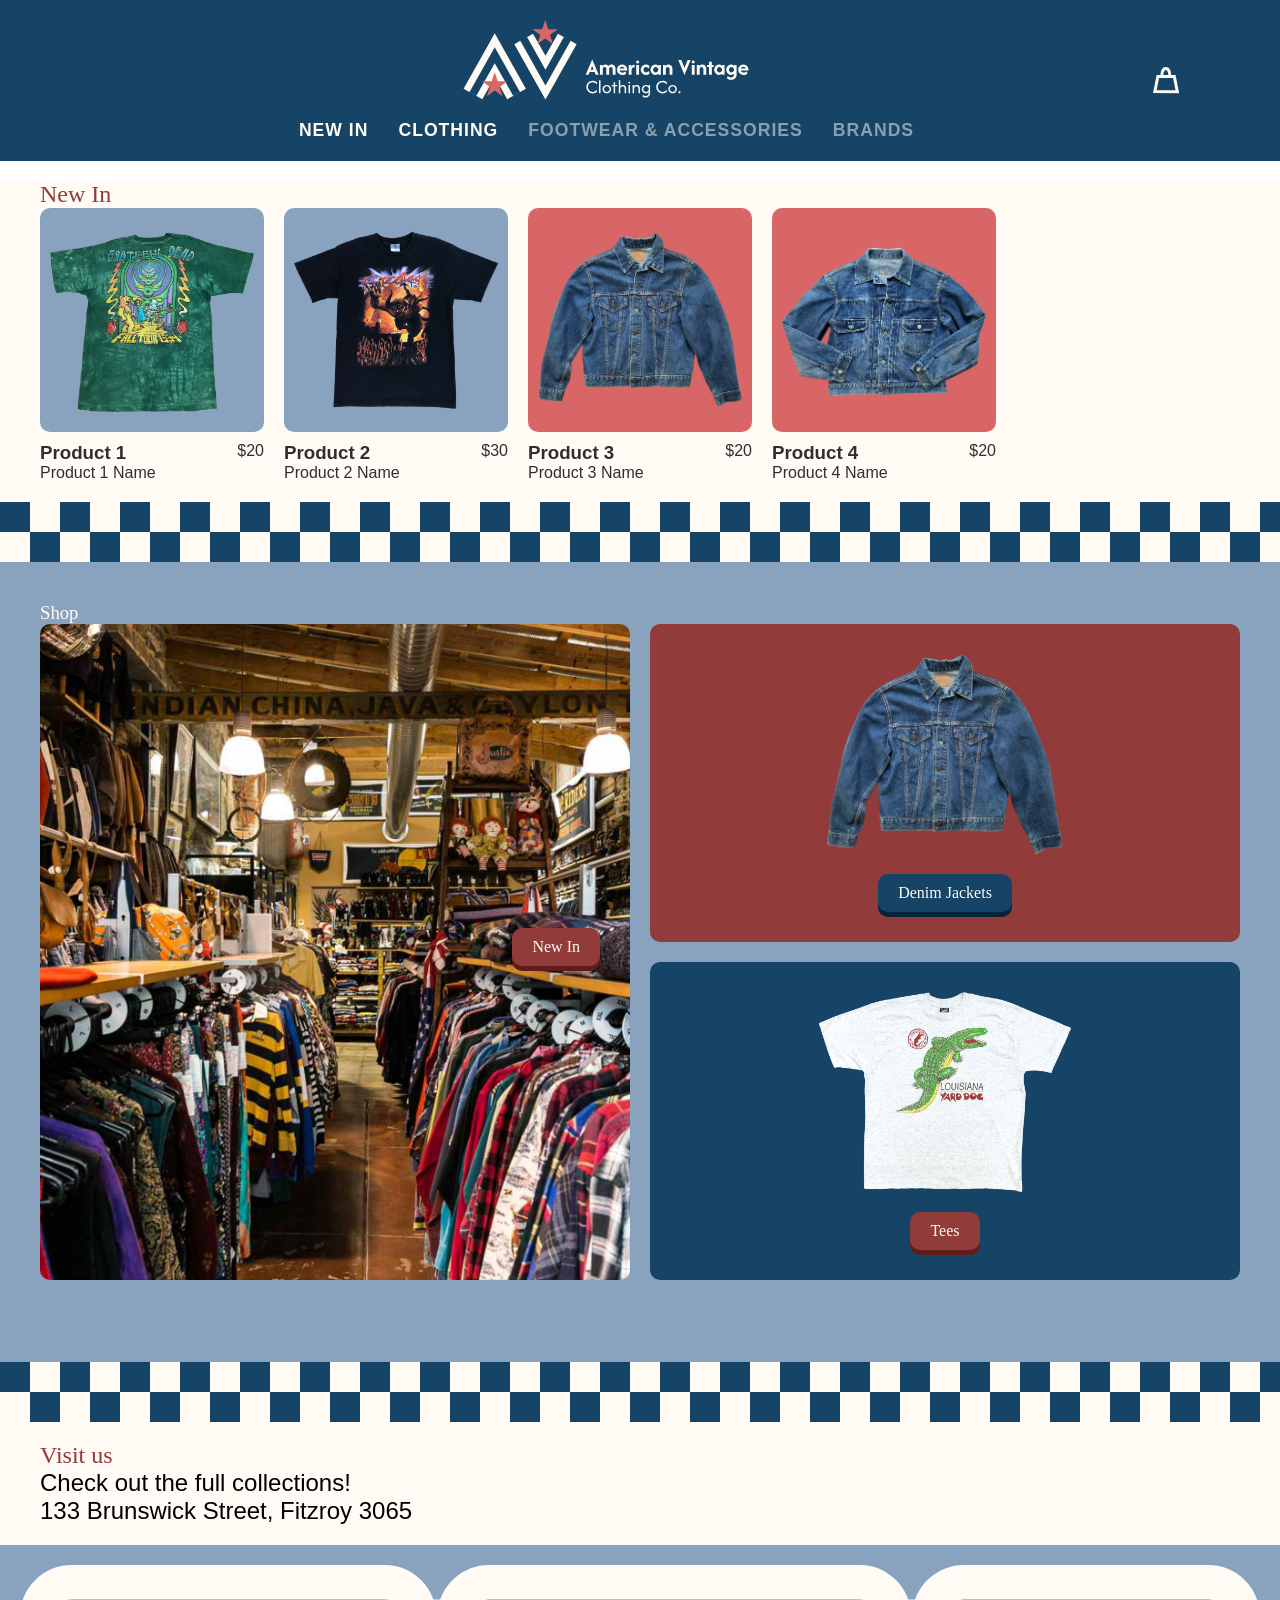
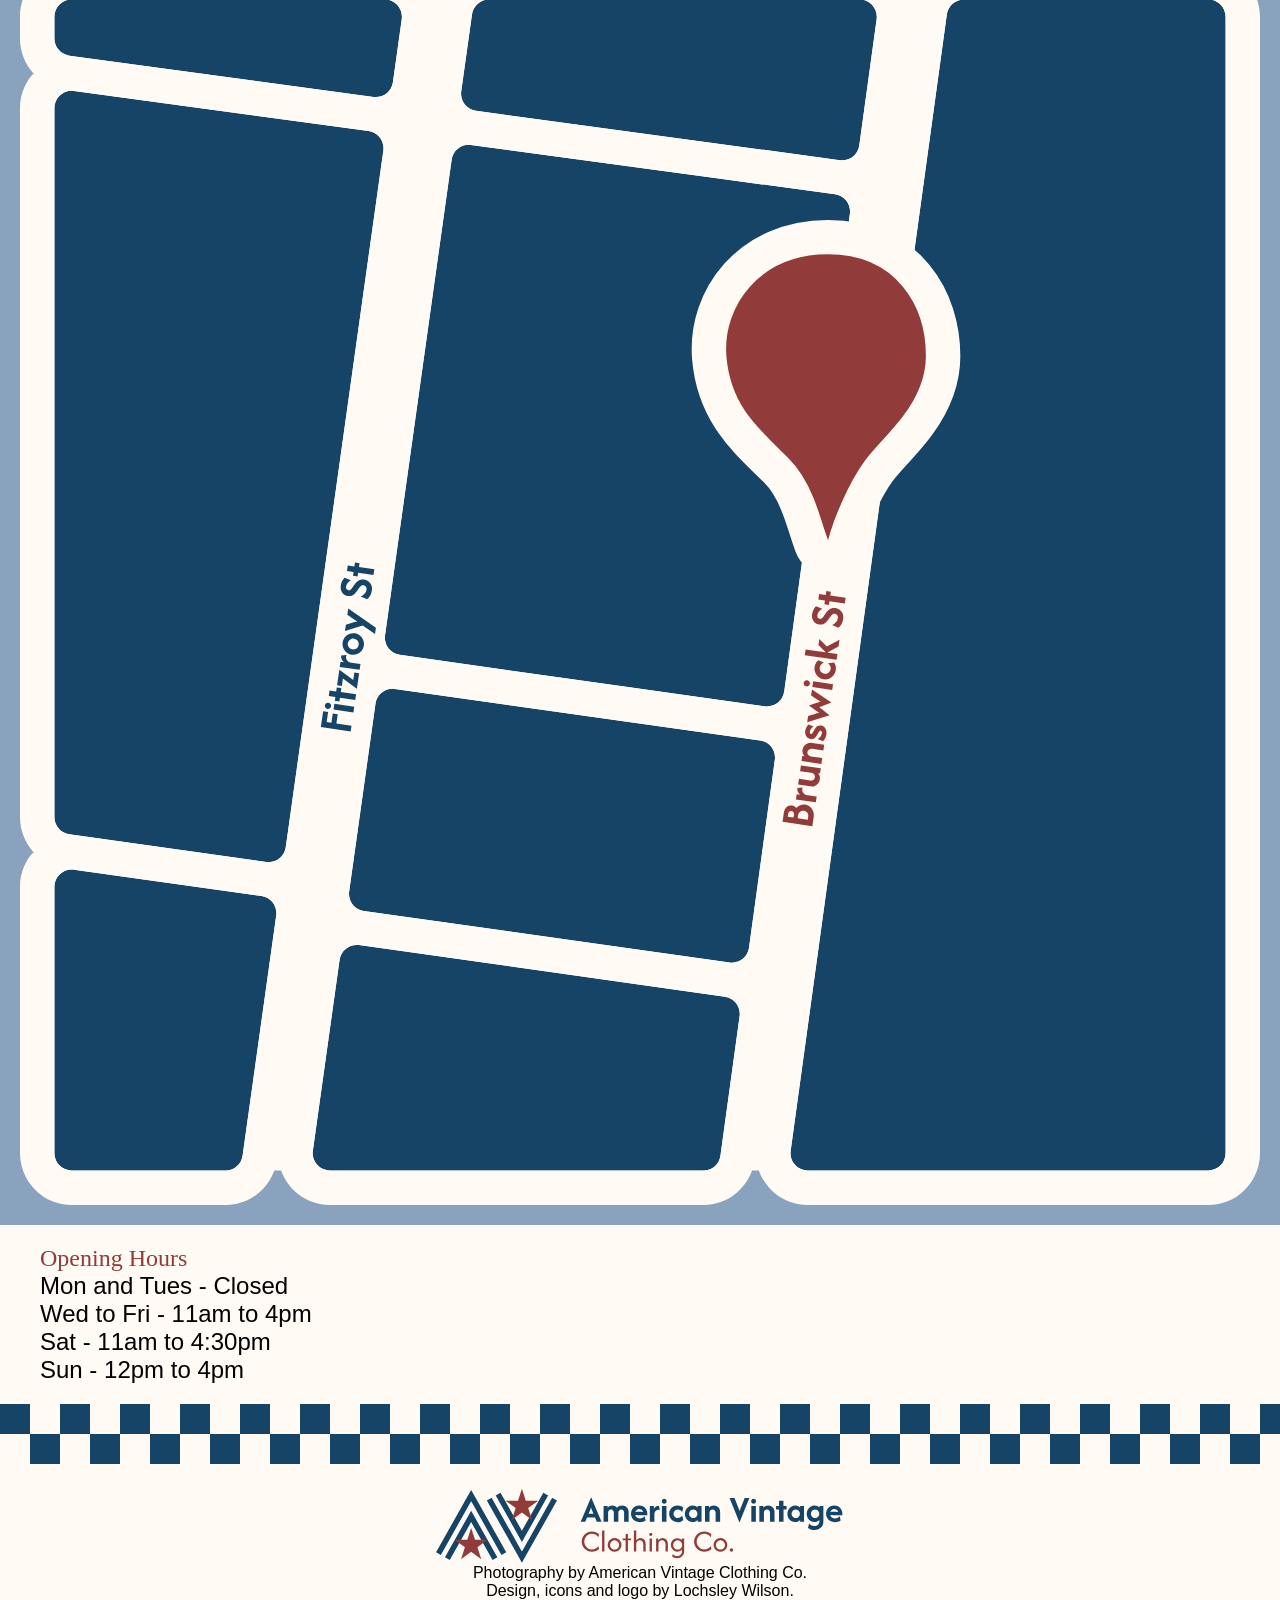
==== commit d14e3450: "Dektop dropdown menu; nav bar layout improvements; homepage bento layout fix (inc. CSS class improve" ====
--- a/index.html
+++ b/index.html
@@ -14,29 +14,48 @@
 
 <body>
 <header>
-<!-- Nav bar buttons -->
+<!-- NAV BAR (with mobile-only and desktop-only elements) -->
     <nav>
+<!-- Nav bar -- Left-aligned elements -->
         <div id="nav-left">
-            <button id="hamburger-btn">
+            <button id="hamburger-btn" class="mobile-only">
                 <img src="icons/hamburger.svg" alt="Menu">
             </button>
-            <button id="search-btn">
-                <img src="icons/search.svg" alt="Search">
-            </button>
          </div>
-        <a href="index.html" id="nav-logo">
-            <img src="brand/submark.svg" alt="American Vintage Clothing Co. Logo">
-        </a>
+<!-- Nav bar -- Centre-aligned elements -->
+        <div id="nav centre">
+            <a href="index.html" id="nav-logo">
+                <img src="brand/submark.svg" class="mobile-only" alt="American Vintage Clothing Co.">
+                <img src="brand/horizontal-logo.svg" class="desktop-only" alt="American Vintage Clothing Co.">
+            </a>
+<!-- Nav bar -- Desktop-only nav links -->
+            <div id="desktop-nav-links" class="desktop-only">
+                <ul>
+                    <li><a href="new.html">NEW IN</a></li>
+                    <li style="position: relative;">
+                        <a href="#" id="desktop-clothing-btn">CLOTHING</a>
+                        <div id="desktop-dropdown-menu" class="hidden">
+                            <ul class="dropdown-list">
+                                <li><a href="tees.html">Tees</a></li>
+                                <li><a href="denim-jackets.html">Jackets & Coats</a></li>
+                                <li><a href="#" class="inactive">Bottoms</a></li>
+                                <li><a href="#" class="inactive">Dresses & Overalls</a></li>
+                            </ul>
+                        </div>
+                    </li>
+                    <li><span class="inactive">FOOTWEAR & ACCESSORIES</span></li>
+                    <li><span class="inactive">BRANDS</span></li>
+                </ul>
+            </div>
+         </div>
+<!-- Nav bar -- Right-aligned elements -->
         <div id="nav-right">
-            <button id="fav-btn">
-                <img src="icons/fav.svg" alt="Favourites">
-            </button>
-            <button id="bag-btn">
+            <button id="bag-btn" class="cart-btn-container">
                 <img src="icons/bag.svg" alt="Shopping Bag">
+                <span id="cart-badge" class="cart-badge hidden">0</span>
             </button>
         </div>
     </nav>
-
 <!-- Mobile menu overlay -->
 <div id="mobile-menu" class="hidden">
     <ul>
@@ -52,7 +71,6 @@
         <li><span class="inactive">Brands</span></li>
     </ul>
 </div>
-
 <!-- Cart ("bag") overlay -->
 <div id="cart-overlay" class="hidden">
     <div class="cart-header">
@@ -133,17 +151,20 @@
         <section class="container"> 
         <h1>Shop</h1>
         <div class="shop-grid">
-            <a href="new.html" class="desktop-card large-card">
-                <span class="card-btn">New In</span>
+            <a href="new.html" class="bento-card bento-card--large">
+                <span class="btn btn-card btn-primary">New In</span>
             </a>
-            <a href="denim-jackets.html" class="desktop-card small-card denim">
-                <img src="images/product3.png" alt="Denim Jacket">
-                <span class="card-btn">Denim Jackets</span>
+            
+            <a href="denim-jackets.html" class="bento-card bento-card--horizontal bento-card--red">
+                <img src="images/product3.png" class="bento-card__img" alt="Denim Jacket">
+                <span class="btn btn-card btn-secondary">Denim Jackets</span>
             </a>
-            <a href="tees.html" class="desktop-card small-card tees">
-                <img src="images/tee.png" alt="Louisana Tee">
-                <span class="card-btn">Tees</span>
+            
+            <a href="tees.html" class="bento-card bento-card--horizontal bento-card--blue">
+                <img src="images/tee.png" class="bento-card__img" alt="Louisana Tee">
+                <span class="btn btn-card btn-primary">Tees</span>
             </a>
+        </div>
         </div>
         </section>
     </section>
@@ -166,7 +187,7 @@
     <footer>
         <div class ="checkerboard"></div>
         <div id="footer-content">
-            <img src="images/logo_horizontal_lightbg.svg">
+            <img src="images/logo_horizontal_lightbg.svg" class="footer-logo" alt="American Vintage Clothing Co.">
             <p>Photography by American Vintage Clothing Co.</p>
             <p>Design, icons and logo by Lochsley Wilson.</p>
         </div>
--- a/styles.css
+++ b/styles.css
@@ -1,8 +1,9 @@
 /* VARIABLES */
 
 :root {
+    --darkest-blue: #05243b;
     --dark-blue: #164467;
-    --mid-blue: #4573A4;
+    --mid-blue: #2964a4;
     --light-blue: #89A3BE;
     --lightest-blue: #d7e3ef; 
     --dark-red: #611B1B;
@@ -63,10 +64,12 @@
 nav {
     display: flex;
     justify-content: space-between;
+    align-items: center;
+    padding: calc(env(safe-area-inset-top, 0px) + 20px) 10px 30px 10px;
     width: 100%;
 }
 
-/* Nav -- elemnts */
+/* Nav -- elements */
 
 #nav-left {
     display: flex;
@@ -89,6 +92,31 @@
     padding: 10px;
     margin-left: 10px;
     margin-right: 10px;
+}
+
+/* Nav - Cart button + item count badge */
+
+.cart-btn-container {
+    position: relative;
+    display: inline-flex;
+    align-items: center;
+}
+
+.cart-badge {
+    position: absolute;
+    top: 2px;
+    right: 2px;
+    background-color: var(--mid-red);
+    color: var(--paper);
+    font-size: 0.7em;
+    font-weight: 600;
+    min-width: 18px;
+    height: 18px;
+    padding: 0 4px;
+    border-radius: 10px; 
+    display: flex;
+    align-items: center;
+    justify-content: center;
 }
 
 /* MOBILE MENU (hamburger) */
@@ -185,6 +213,10 @@
     display: none !important;
 }
 
+.desktop-only {
+    display: none !important;
+}
+
 /* MAIN SECTION */
 
 main {
@@ -243,29 +275,13 @@
     background-color: var(--mid-red);
 }
 
-/* Product pages */
+/* PRODUCT PAGE */
 
 #product {
     display: flex;
     flex-direction: column; 
     gap: 20px;
 }
-
-/* Footer */
-
-#footer-content {
-    margin-top: 20px;
-    margin-bottom: 20px;
-    display: flex;
-    flex-direction: column;
-    justify-content: center;
-    align-items: center;
-}
-
-footer p {
-    font-size: 1em;
-}
-
 
 /* Product list + product cards  */
 
@@ -395,8 +411,8 @@
 }
 
 .btn-secondary {
-    background-color: var(--mid-blue);
-    box-shadow: 0 5px var(--dark-blue);
+    background-color: var(--dark-blue);
+    box-shadow: 0 5px var(--darkest-blue);
 }
 
 /* Button -- Size, layout & font variants */
@@ -454,6 +470,26 @@
     background-repeat: repeat-x;
 }
 
+/* FOOTER */
+
+#footer-content {
+    margin-top: 20px;
+    margin-bottom: 20px;
+    display: flex;
+    flex-direction: column;
+    justify-content: center;
+    align-items: center;
+}
+
+footer p {
+    font-size: 1em;
+}
+
+.footer-logo {
+    max-height: 80px;
+}
+
+
 /* Desktop-only sections */
 
 #desktop-new-in {
@@ -473,44 +509,146 @@
     display: none;
 }
 
+/* DESKTOP DISPLAY CHANGES*/
+
 @media (min-width: 1024px) {
+
+/* UTILITY */
+
+.mobile-only {
+    display: none !important;
+}
+
+.desktop-only {
+    display: block !important;
+}
+
+/* CONTAINER CONSTRAINTS */
+nav, .container, .product-page-container {
+    max-width: 1200px;
+    margin-left: auto;
+    margin-right: auto;
+}
+
+/* NAV BAR */ 
+
+nav {
+    align-items: center;
+    padding: 20px 40px;
+}
+
+#nav-logo .desktop-only {
+    height: 100px; 
+    padding-bottom: 20px;
+}
+
+/* Nav bar -- Menu */
+#desktop-dropdown-menu {
+    position: absolute;
+    top: 150%; /* Pushes the menu just below the nav text */
+    left: 50%;
+    transform: translateX(-50%); /* Perfectly centers it under the "CLOTHING" button */
+    background-color: var(--paper);
+    padding: 20px 30px;
+    border-radius: 10px;
+    box-shadow: 0px 8px 16px rgba(0,0,0,0.1); /* Adds a soft drop shadow to float above content */
+    z-index: 1000;
+    white-space: nowrap; /* Prevents the horizontal list from squishing */
+}
+
+#desktop-dropdown-menu a.inactive {
+    opacity: 0.5;
+    cursor: default; 
+}
+
+#desktop-dropdown-menu a.inactive:hover {
+    color: var(--charcoal) !important; 
+}
+
+#desktop-dropdown-menu .dropdown-list {
+    display: flex;
+    gap: 30px;
+    margin: 0;
+    padding: 0;
+}
+
+/* Override the white header text so we can read the links on the paper background */
+#desktop-dropdown-menu a {
+    color: var(--charcoal) !important;
+    font-weight: 400 !important;
+    font-size: 1.1em !important;
+    transition: color 0.2s ease;
+}
+
+#desktop-dropdown-menu a:hover {
+    color: var(--mid-red) !important;
+}
+
+
+#desktop-nav-links ul {
+    display: flex;
+    gap: 30px;
+    list-style: none;
+}
+
+#desktop-nav-links a, #desktop-nav-links .inactive {
+    color: var(--paper);
+    font-weight: 600;
+    letter-spacing: 1px;
+    font-size: 1.1em;
+}
+
+#desktop-nav-links .inactive {
+    opacity: 0.5;
+}
+
+
+
+/* "SHOP" BENTO */
 
 .shop-grid {
     display: grid;
     grid-template-columns: 1fr 1fr; 
-    grid-template-rows: 1fr 1fr;    
+    grid-template-rows: auto auto;   
     gap: 20px;
-    height: 400px;
-}
-
-.desktop-card {
+}
+
+/* Bento -- Base Card */
+
+.bento-card {
     border-radius: 10px;
-    display: flex; 
+    display: flex;
+    flex-direction: column;
+    align-items: center;
+    justify-content: center;
+    padding: 30px;
     text-decoration: none;
-}
-
-.large-card {
-    grid-row: span 2; 
-    background-image: url('images/hero-desktop.jpg'); 
+    overflow: hidden;
+}
+
+/* Bento -- Elements */
+
+.bento-card__img {
+    max-height: 200px; 
+    width: auto;
+    object-fit: contain;
+    margin-bottom: 20px;
+}
+
+/* Bento -- Colour variants */
+
+.bento-card--blue { background-color: var(--dark-blue); }
+.bento-card--red { background-color: var(--mid-red); }
+
+/* Bento -- Layout variant */
+
+.bento-card--large {
+    grid-row: span 2;
+    background-image: url('images/hero-desktop.jpg');
     background-size: cover;
     background-position: center;
-    align-items: flex-end;
-    justify-content: center; 
+    align-items: flex-end; 
     padding-bottom: 40px;
-}
-
-.small-card {
-    align-items: center; 
-    justify-content: space-around; 
-    padding: 20px;
-}
-
-.small-card.denim { background-color: var(--dark-blue); }
-.small-card.tees { background-color: var(--dark-blue); }
-
-.small-card img {
-    height: 80%; 
-    width: auto;
 }
 
  #product-list { 
@@ -569,5 +707,5 @@
 #product-info {
     flex: 1; 
  }
-'}
-
+}
+
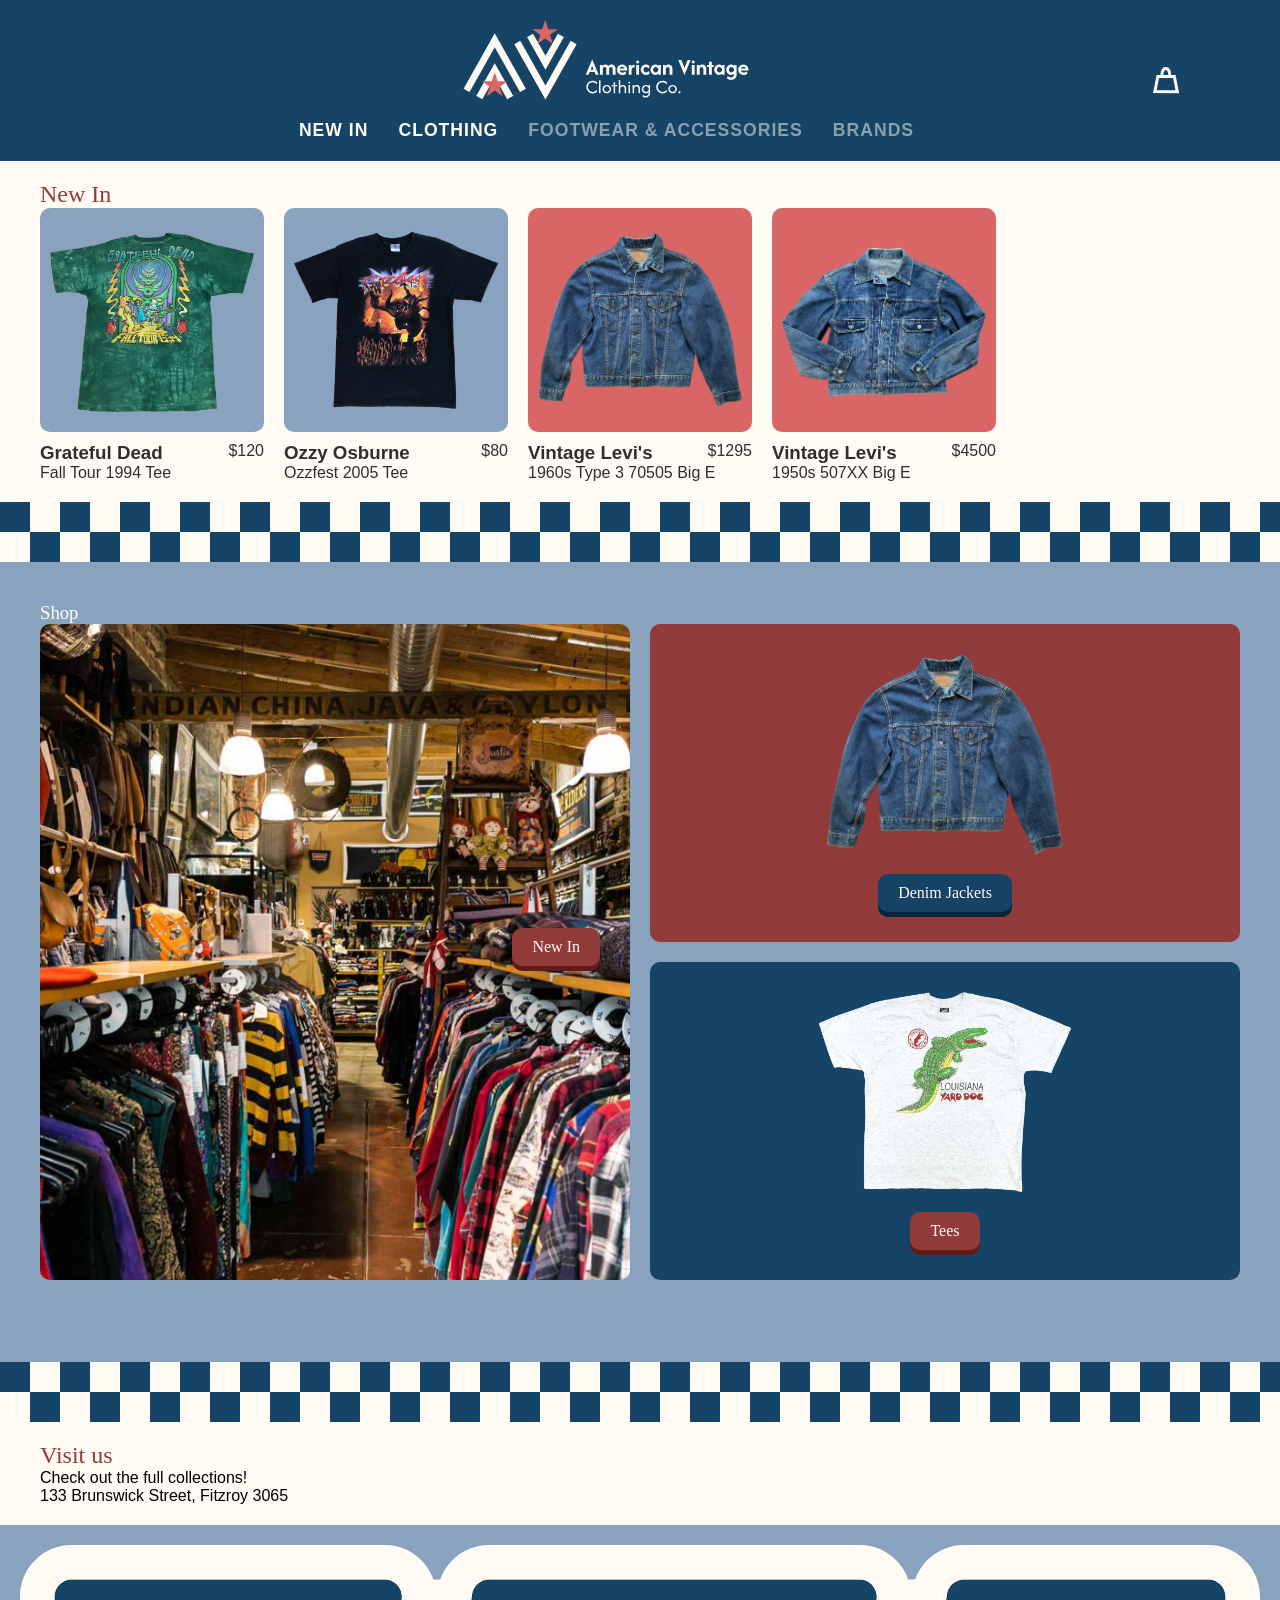
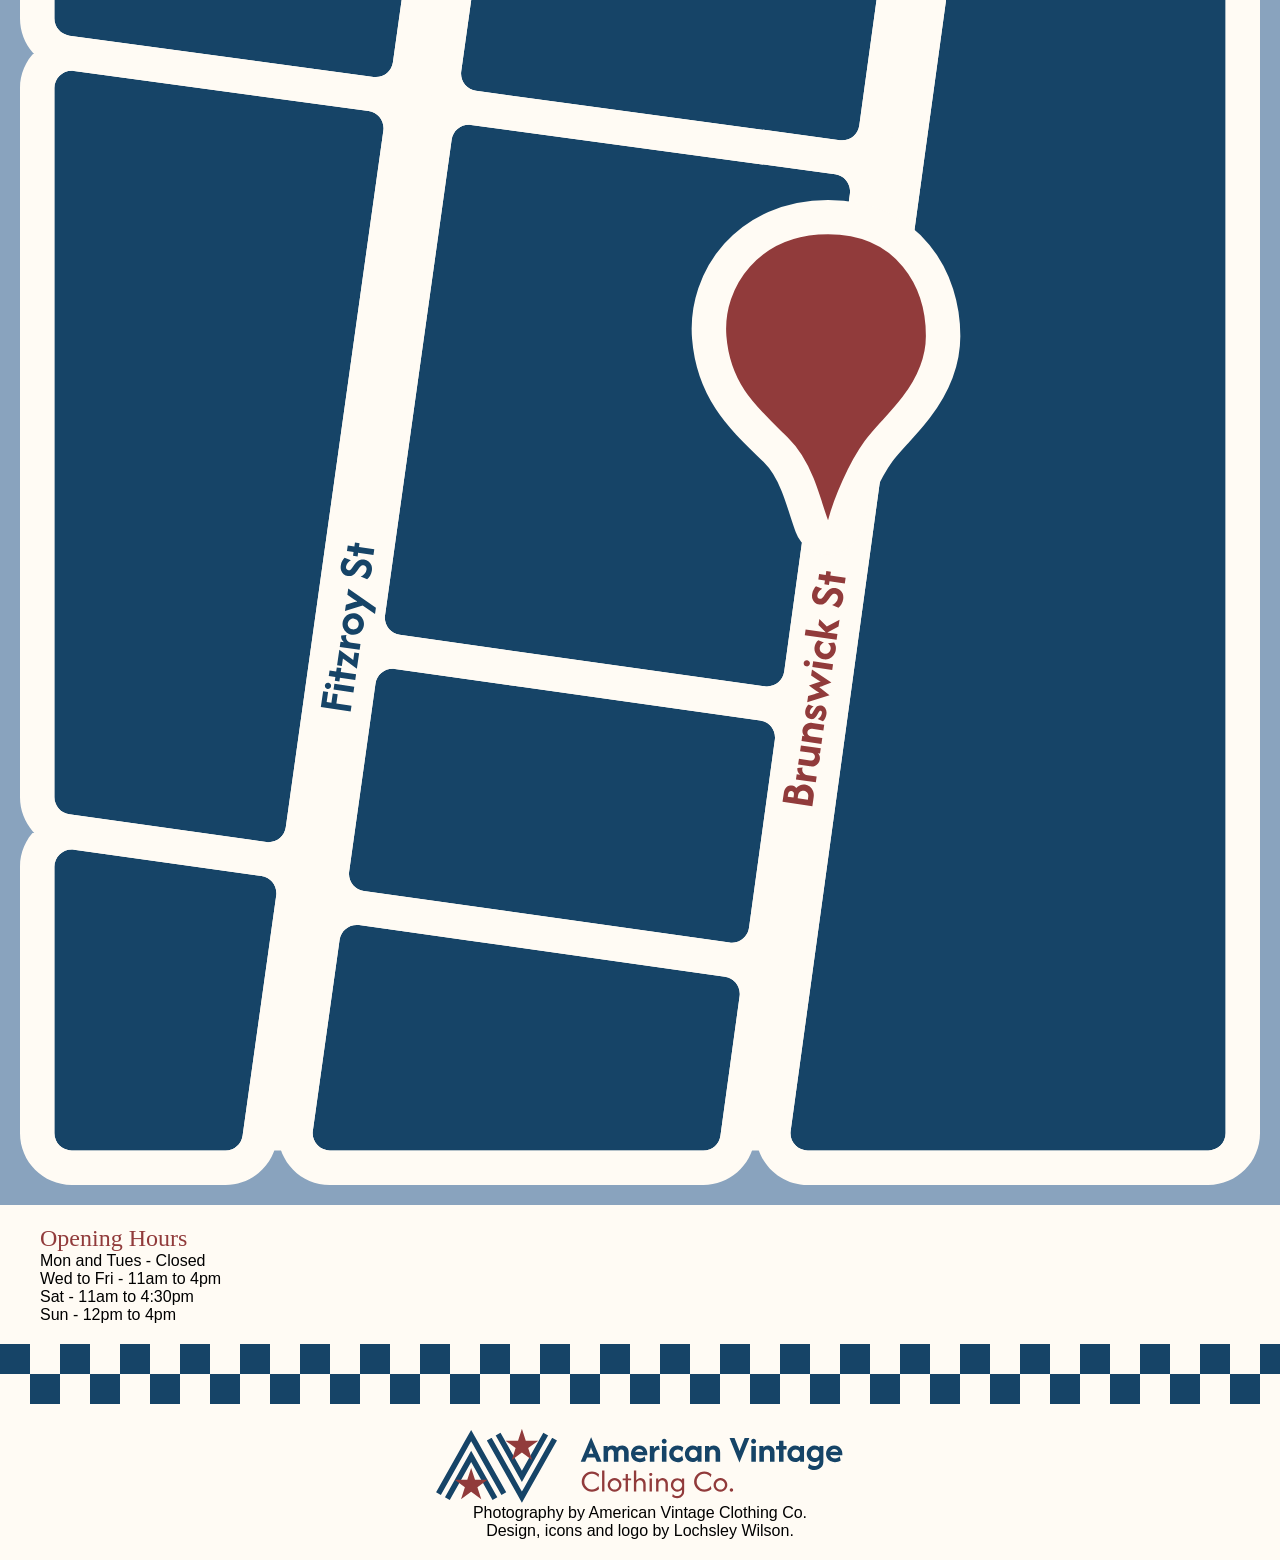
==== commit 31fc372a: "Updated product page layout; added updated nav to all pages; updated breadcrumb secondary nav" ====
--- a/index.html
+++ b/index.html
@@ -36,7 +36,7 @@
                         <a href="#" id="desktop-clothing-btn">CLOTHING</a>
                         <div id="desktop-dropdown-menu" class="hidden">
                             <ul class="dropdown-list">
-                                <li><a href="tees.html">Tees</a></li>
+                                <li><a href="tees.html">Tops</a></li>
                                 <li><a href="denim-jackets.html">Jackets & Coats</a></li>
                                 <li><a href="#" class="inactive">Bottoms</a></li>
                                 <li><a href="#" class="inactive">Dresses & Overalls</a></li>
@@ -117,29 +117,29 @@
             <a href="product1.html" class="product-card">
                 <div class="card-content">
                     <img src="images/product1_front.png" class="img-thumbnail img-thumbnail-blue" alt="Grateful Dead Tee">
-                    <div class="product-details"><h3>Product 1</h3><p>$20</p></div>
-                    <p class="product-name">Product 1 Name</p>
+                    <div class="product-details"><h3>Grateful Dead</h3><p>$120</p></div>
+                    <p class="product-name">Fall Tour 1994 Tee</p>
                 </div>
             </a>
             <a href="product2.html" class="product-card">
                 <div class="card-content">
                     <img src="images/product2.png" class="img-thumbnail img-thumbnail-blue" alt="Ozzy Osbourne Tee">
-                    <div class="product-details"><h3>Product 2</h3><p>$30</p></div>
-                    <p class="product-name">Product 2 Name</p>
+                    <div class="product-details"><h3>Ozzy Osburne</h3><p>$80</p></div>
+                    <p class="product-name">Ozzfest 2005 Tee</p>
                 </div>
             </a>
             <a href="product3.html" class="product-card">
                 <div class="card-content">
                     <img src="images/product3.png" class="img-thumbnail img-thumbnail-red" alt="Grateful Dead Tee">
-                    <div class="product-details"><h3>Product 3</h3><p>$20</p></div>
-                    <p class="product-name">Product 3 Name</p>
+                    <div class="product-details"><h3>Vintage Levi's</h3><p>$1295</p></div>
+                    <p class="product-name">1960s Type 3 70505 Big E</p>
                 </div>
             </a>
             <a href="product4.html" class="product-card">
                 <div class="card-content">
                     <img src="images/product4.png" class="img-thumbnail img-thumbnail-red" alt="Grateful Dead Tee">
-                    <div class="product-details"><h3>Product 4</h3><p>$20</p></div>
-                    <p class="product-name">Product 4 Name</p>
+                    <div class="product-details"><h3>Vintage Levi's</h3><p>$4500</p></div>
+                    <p class="product-name">1950s 507XX Big E</p>
                 </div>
             </a>
         </section>
@@ -184,14 +184,14 @@
         <p>Sat - 11am to 4:30pm</p>
         <p>Sun - 12pm to 4pm</p>
     </section>
-    <footer>
-        <div class ="checkerboard"></div>
-        <div id="footer-content">
-            <img src="images/logo_horizontal_lightbg.svg" class="footer-logo" alt="American Vintage Clothing Co.">
-            <p>Photography by American Vintage Clothing Co.</p>
-            <p>Design, icons and logo by Lochsley Wilson.</p>
-        </div>
-    </footer>
+<footer>
+    <div class ="checkerboard"></div>
+    <div id="footer-content">
+        <img src="images/logo_horizontal_lightbg.svg" class="footer-logo" alt="American Vintage Clothing Co.">
+        <p>Photography by American Vintage Clothing Co.</p>
+        <p>Design, icons and logo by Lochsley Wilson.</p>
+    </div>
+</footer>
 </main>
 </body>
 </html>
--- a/styles.css
+++ b/styles.css
@@ -37,6 +37,24 @@
     font-style: normal;
 }
 
+.product-heading-group {
+    display: flex;
+    align-items: baseline;
+    gap: 15px;
+    margin-bottom: 20px;
+}
+
+.brand {
+    font-size: 2em;
+    color: var(--mid-red);
+}
+
+#name {
+    font-size: 2em;
+    font-family: var(--font-body);
+    font-weight: 300;
+}
+
 h2 {
     font-size: 24pt;
     font-weight: 600;
@@ -49,7 +67,27 @@
 p {
     font-family: var(--font-body);
     font-weight: 400;
-    font-size: 1.5em;
+    font-size: 1em;
+}
+
+.product-description {
+    margin-top: 20px;
+    margin-bottom: 20px;
+}
+
+.product-variable {
+    display: flex;
+    justify-content: space-between;
+    margin-bottom: 10px;
+}
+
+.product-variable--name {
+    font-weight: 700; 
+    color: var(--charcoal);
+}
+
+.product-variable--data {
+    color: var(--charcoal);
 }
 
 /* HEADER & NAV */
@@ -92,6 +130,7 @@
     padding: 10px;
     margin-left: 10px;
     margin-right: 10px;
+    cursor: pointer;
 }
 
 /* Nav - Cart button + item count badge */
@@ -217,6 +256,11 @@
     display: none !important;
 }
 
+body {
+    background-color: var(--paper);
+    overflow-x: hidden;
+}
+
 /* MAIN SECTION */
 
 main {
@@ -283,6 +327,11 @@
     gap: 20px;
 }
 
+.product-variable {
+    display: flex;
+    flex-direction: space-between;
+}
+
 /* Product list + product cards  */
 
 #product-list { 
@@ -372,20 +421,34 @@
     margin-bottom: 5px;
 }
 
-
-/* Breadcrumb secondary nav styles */
+/* BREADCRUMB (Secondary Nav) */
 
 #breadcrumb {
     margin-top: 20px;
 }
 
-#breadcrumb a {
+#breadcrumb p { 
+    font-size: 1em;
+    color: var(--charcoal);
+}
+
+.breadcrumb-link {
     font-style: italic;
-    font-size: 1em;
-}
-
-#breadcrumb p{ 
-    font-size: 1em;
+    color: var(--charcoal);
+}
+
+.breadcrumb-link:hover {
+    text-decoration: underline;
+}
+
+.breadcrumb-inactive {
+    font-style: italic;
+    opacity: 0.5;
+}
+
+.breadcrumb-current {
+    font-style: normal;
+    font-weight: 600;
 }
 
 /* BUTTONS */
@@ -436,6 +499,10 @@
     font-size: 1.5em;
     width: 100%;
     padding: 20px 30px;
+}
+
+#add-to-bag-btn {
+    margin-top: 20px;
 }
 
 /* Button -- Text properties*/ 
@@ -684,14 +751,26 @@
 .product-page-container {
     display: grid;
     grid-template-columns: 7fr 3fr; 
-    gap: 0;
-}
-
-.product-sidebar {
+    gap: 40px;
+}
+
+#product-sidebar {
     background-color: var(--lightest-blue); 
     padding: 40px;
-    height: 100vh; 
- }
+    min-height: 100vh;
+    position: relative;
+}
+
+#product-sidebar::after {
+    content: "";
+    position: absolute;
+    top: 0;
+    left: 100%;
+    width: 100vw;
+    height: 100%;
+    background-color: var(--lightest-blue);
+    z-index: -1;
+}
 
  #product {
     flex-direction: row; 
@@ -705,7 +784,7 @@
  }
 
 #product-info {
-    flex: 1; 
+    flex: 1;
  }
 }
 
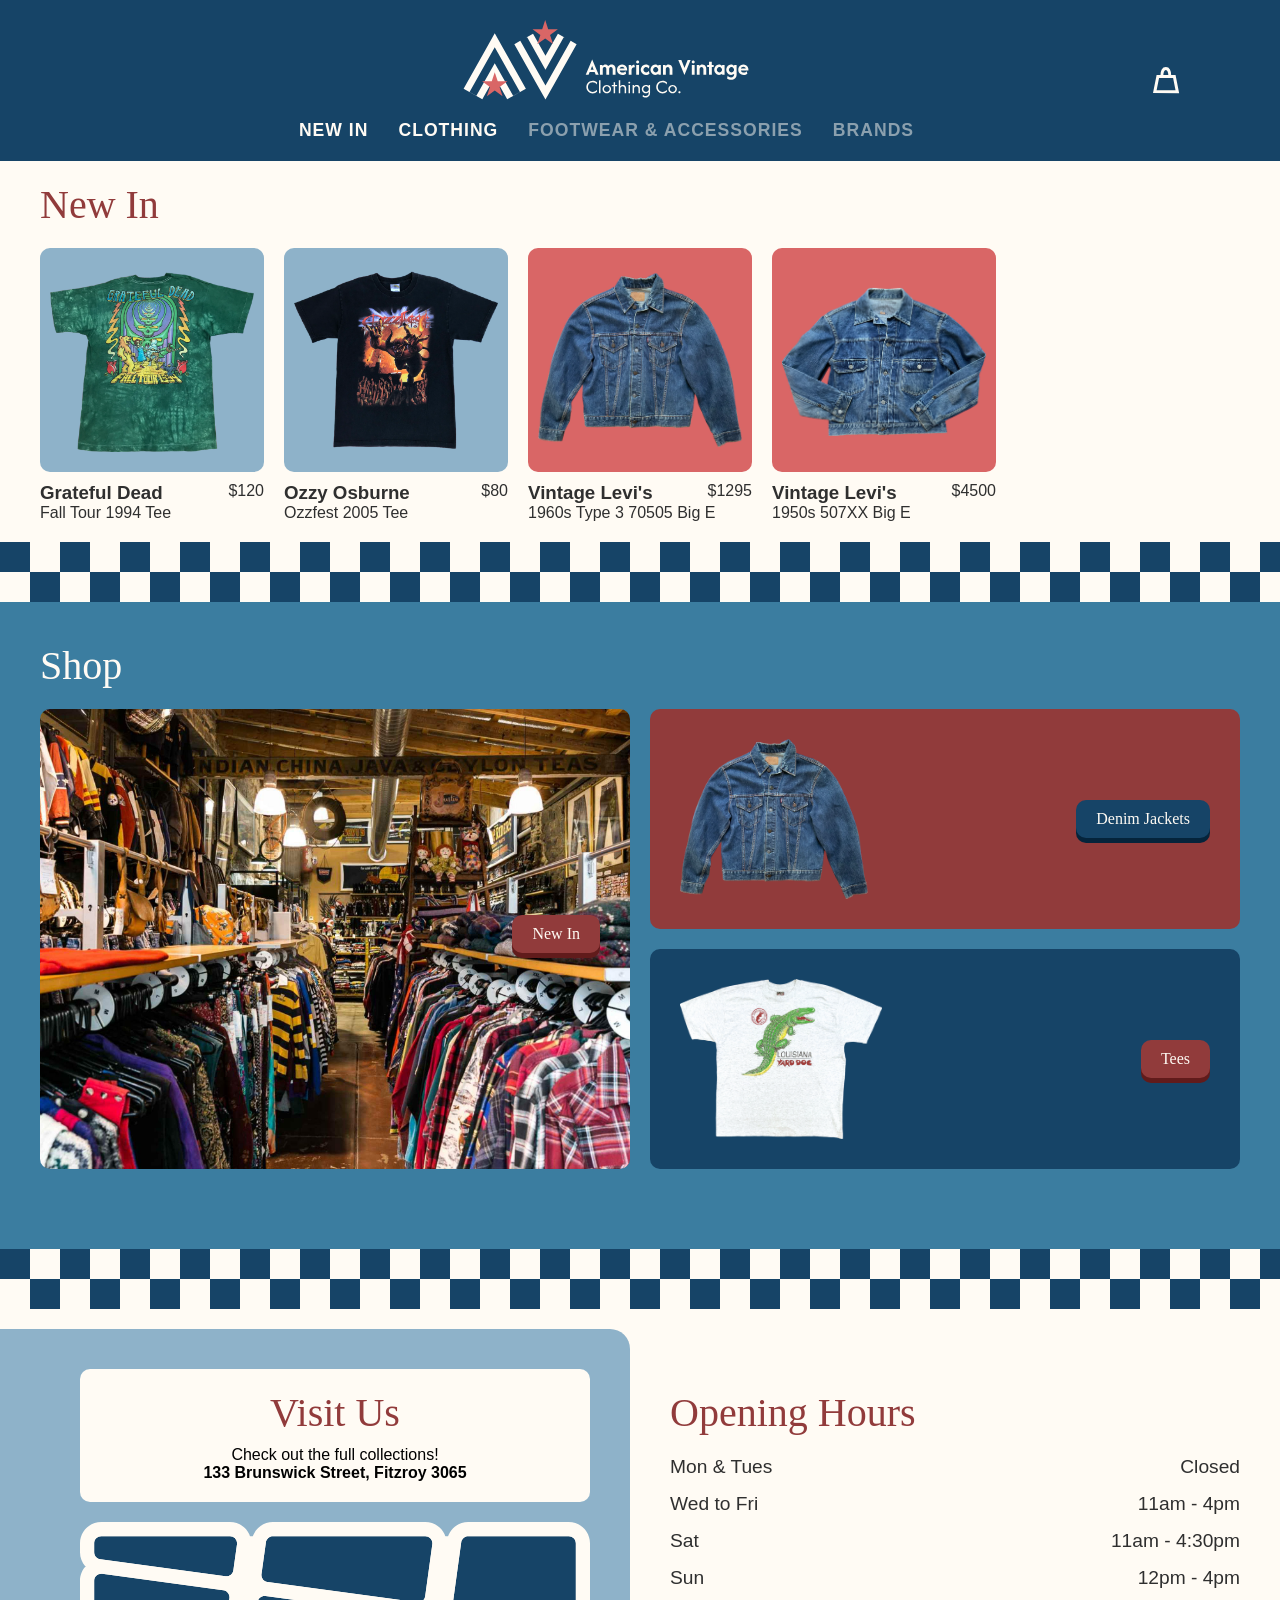
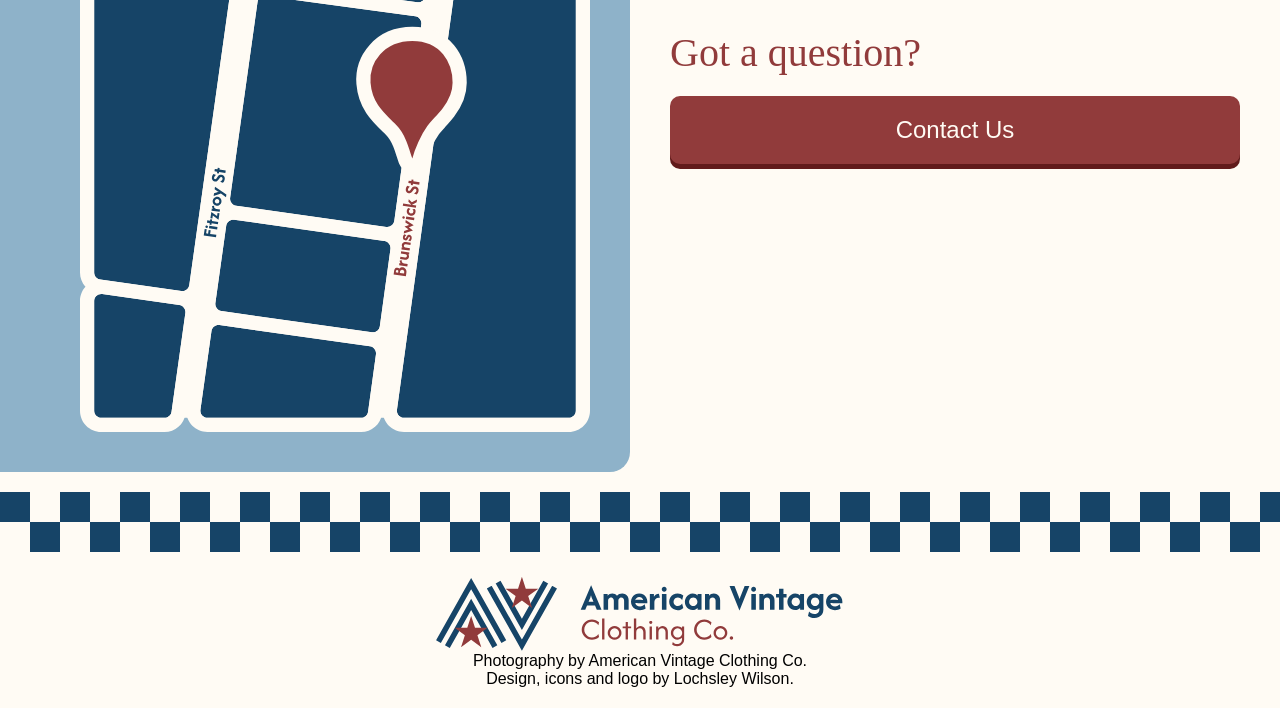
==== commit 7c47ef28: "Checkout and order confirmation pages + logic added" ====
--- a/index.html
+++ b/index.html
@@ -168,22 +168,42 @@
         </div>
         </section>
     </section>
+
     <div class ="checkerboard"></div>
-    <section id="visit" class="container">
-        <h1>Visit us</h1>
-        <p>Check out the full collections!</p>
-        <p>133 Brunswick Street, Fitzroy 3065</p>
-    </section>
-    <section id="map"> 
-        <a href="https://maps.app.goo.gl/vPZJQgD94iezXkmE8"></a>
-    </section>
-    <section id="hours" class="container">
-        <h1>Opening Hours</h1>
-        <p>Mon and Tues - Closed</p>
-        <p>Wed to Fri - 11am to 4pm</p>
-        <p>Sat - 11am to 4:30pm</p>
-        <p>Sun - 12pm to 4pm</p>
-    </section>
+
+    <section class="pre-footer-wrapper container">
+        
+        <div class="pre-footer-left">
+            <div class="visit-card">
+                <h1>Visit Us</h1>
+                <p>Check out the full collections!</p>
+                <p><strong>133 Brunswick Street, Fitzroy 3065</strong></p>
+            </div>
+            <div id="map-container">
+                <a href="https://maps.app.goo.gl/vPZJQgD94iezXkmE8"></a>
+            </div>
+        </div>
+
+        <div class="pre-footer-right">
+            <section class="hours-section">
+                <h1>Opening Hours</h1>
+                <div class="hours-grid">
+                    <span>Mon & Tues</span> <span class="align-right inactive-time">Closed</span>
+                    <span>Wed to Fri</span> <span class="align-right">11am - 4pm</span>
+                    <span>Sat</span> <span class="align-right">11am - 4:30pm</span>
+                    <span>Sun</span> <span class="align-right">12pm - 4pm</span>
+                </div>
+            </section>
+            
+            <section class="contact-section">
+                <h1>Got a question?</h1>
+                <a href="mailto:hello@americanvintage.com" class="btn btn-primary btn-large contact-btn">Contact Us</a>
+            </section>
+        </div>
+
+    </section>
+
+</main>
 <footer>
     <div class ="checkerboard"></div>
     <div id="footer-content">
@@ -192,6 +212,5 @@
         <p>Design, icons and logo by Lochsley Wilson.</p>
     </div>
 </footer>
-</main>
 </body>
 </html>
--- a/styles.css
+++ b/styles.css
@@ -3,9 +3,9 @@
 :root {
     --darkest-blue: #05243b;
     --dark-blue: #164467;
-    --mid-blue: #2964a4;
-    --light-blue: #89A3BE;
-    --lightest-blue: #d7e3ef; 
+    --mid-blue: #3b7da0;
+    --light-blue: #8eb2c9;
+    --lightest-blue: #bdd2e1; 
     --dark-red: #611B1B;
     --mid-red: #913B3B; 
     --light-red: #D96666;
@@ -33,24 +33,26 @@
 h1 { 
     color: var(--mid-red);
     font-family: var(--font-heading);
+    font-size: clamp(1.5rem, 5vw, 2.5rem); 
     font-weight: 400;
     font-style: normal;
+    margin-bottom: 20px;
 }
 
 .product-heading-group {
     display: flex;
     align-items: baseline;
     gap: 15px;
-    margin-bottom: 20px;
+    margin: 20px;
 }
 
 .brand {
-    font-size: 2em;
+    font-size: clamp(1.5rem, 5vw, 2.5rem); 
     color: var(--mid-red);
 }
 
 #name {
-    font-size: 2em;
+    font-size: clamp(1.5rem, 5vw, 2.5rem);
     font-family: var(--font-body);
     font-weight: 300;
 }
@@ -420,6 +422,133 @@
     color: var(--charcoal);
     margin-bottom: 5px;
 }
+/* CHECKOUT */
+.checkout-container {
+    margin-top: 40px;
+    margin-bottom: 60px;
+}
+
+.checkout-form-section h2, .checkout-summary-section h2 {
+    margin-bottom: 20px;
+}
+
+/* Form Styles */
+.form-group {
+    margin-bottom: 20px;
+}
+
+.form-group label {
+    display: block;
+    margin-bottom: 8px;
+    font-weight: 600;
+    color: var(--charcoal);
+}
+
+.form-group input {
+    width: 100%;
+    padding: 15px;
+    border: 2px solid var(--lightest-blue);
+    border-radius: 8px;
+    font-size: 1em;
+    font-family: var(--font-body);
+    background-color: white;
+    color: var(--charcoal);
+}
+
+.form-group input:focus {
+    outline: none;
+    border-color: var(--mid-blue);
+}
+
+.checkout-summary-section {
+    background-color: var(--lightest-blue);
+    padding: 30px;
+    border-radius: 15px;
+    margin-top: 40px;
+}
+
+.checkout-total-row {
+    display: flex;
+    justify-content: space-between;
+    align-items: center;
+    margin-top: 20px;
+    padding-top: 20px;
+    border-top: 2px solid var(--charcoal);
+}
+
+.checkout-total-row h3 {
+    margin: 0;
+}
+
+/* --- CONFIRMATION OVERLAY --- */
+#confirmation-overlay {
+    position: fixed;
+    top: 0;
+    left: 0;
+    width: 100vw;
+    height: 100vh;
+    background-color: var(--paper);
+    z-index: 2000; 
+    overflow-y: auto; 
+}
+
+.confirmation-container {
+    max-width: 600px; 
+    margin: 0 auto;
+    padding: 40px 20px;
+    position: relative;
+}
+
+.close-btn {
+    background: none;
+    border: none;
+    cursor: pointer;
+    position: absolute;
+    top: 20px;
+    left: 20px;
+}
+
+.success-icon-container {
+    display: flex;
+    justify-content: center;
+    margin: 30px 0;
+}
+
+.success-icon {
+    background-color: var(--mid-blue);
+    color: var(--paper);
+    font-size: 3em;
+    width: 45px;
+    height: 31px;
+    display: flex;
+    align-items: center;
+    justify-content: center;
+    border-radius: 50%;
+}
+
+.confirmation-section {
+    margin-bottom: 30px;
+}
+
+.confirmation-section h3 {
+    font-size: 1.2em;
+    font-weight: 400;
+    margin-bottom: 15px;
+    color: var(--charcoal);
+}
+
+.confirmation-row {
+    display: flex;
+    justify-content: space-between;
+    align-items: center;
+    margin-bottom: 10px;
+}
+
+.confirmation-total {
+    border-top: 1px solid var(--charcoal);
+    padding-top: 10px;
+    margin-top: 10px;
+}
 
 /* BREADCRUMB (Secondary Nav) */
 
@@ -515,21 +644,68 @@
     font-weight: 600;
 }
 
-/* GRAPHICS */
-
-#map {
-    background-color: var(--light-blue);
+/* PRE-FOOTER (map, hours, contact)*/
+
+.pre-footer-grid {
+    display: flex;
+    flex-direction: column;
+    gap: 10px;
+    margin: 40px 0;
+}
+
+.pre-footer-left {
+    position: relative; 
+    z-index: 1; 
+    background-color: var(--light-blue); 
+    padding: 30px;
+    border-radius: 15px;
+}
+
+.visit-card {
+    background-color: var(--paper); 
     padding: 20px;
-}
-
-#map a{
+    border-radius: 10px;
+    margin-bottom: 20px;
+    text-align: center;
+}
+
+.visit-card h1 {
+    margin-bottom: 10px;
+}
+
+#map-container a {
     display: block;
     width: 100%;
     aspect-ratio: 1/1;
     background-image: url('images/map.svg');
     background-color: var(--light-blue);
     background-size: cover;
-}
+    border-radius: 10px;
+}
+
+.hours-grid {
+    display: grid;
+    grid-template-columns: 1fr 1fr;
+    gap: 15px 10px;
+    font-size: 1.2em;
+    color: var(--charcoal);
+    margin-bottom: 40px;
+}
+
+.align-right {
+    text-align: right; 
+}
+
+.contact-section {
+    text-align: center;
+}
+
+.contact-section h1 {
+    margin-bottom: 20px;
+    text-align: left;
+}
+
+/* GRAPHICS */
 
 .checkerboard {
     height: 60px;
@@ -565,7 +741,7 @@
 
 #desktop-shop {
     display: none;
-    background-color: var(--light-blue);
+    background-color: var(--mid-blue);
 }
 
 #desktop-shop h1{
@@ -669,8 +845,6 @@
     opacity: 0.5;
 }
 
-
-
 /* "SHOP" BENTO */
 
 .shop-grid {
@@ -718,6 +892,17 @@
     padding-bottom: 40px;
 }
 
+.bento-card--horizontal {
+    flex-direction: row; 
+    justify-content: space-between;
+}
+
+.bento-card--horizontal .bento-card__img {
+    margin-bottom: 0;
+    margin-right: 20px;
+    height: 160px; 
+}
+
  #product-list { 
     grid-template-columns: 1fr 1fr 1fr 1fr 1fr;
 }
@@ -728,8 +913,7 @@
 
 #desktop-shop {
     display: block;
-    padding: 20px; 
-    min-height: 800px;
+    padding: 20px 20px 60px 20px;
     overflow: hidden;
 }
 
@@ -744,14 +928,60 @@
 #sub-cards {
     display: none;
 }
-/* [DESKTOP] PRODUCT PAGE */ 
-
-/* [Desktop] Product Page Layout */
+
+/* PRE-FOOTER (desktop) */
+.pre-footer-wrapper {
+    display: grid;
+    grid-template-columns: 1fr 1fr;
+    gap: 20px; 
+    align-items: flex-start; 
+}
+
+.pre-footer-left {
+    border-radius: 0 20px 20px 0; 
+    padding: 40px;
+}
+
+.pre-footer-left::before {
+    content: "";
+    position: absolute;
+    top: 0;
+    right: 100%; 
+    width: 100vw;
+    height: 100%;
+    background-color: var(--light-blue);
+    z-index: -1;
+}
+
+.pre-footer-right {
+    padding-top: 60px;
+    padding-bottom: 40px; 
+    padding-left: 20px;
+    padding-right: 0;
+    display: flex;
+    flex-direction: column;
+    justify-content: space-between; 
+}
+
+/* PRODUCT PAGE (desktop) */ 
+
+/* Product Page Layout (desktop) */
+
+.product-heading-group {
+    margin: 0px;
+}
 
 .product-page-container {
     display: grid;
     grid-template-columns: 7fr 3fr; 
     gap: 40px;
+}
+
+#product-sidebar--content {
+    margin-top: 40px;
+    display: flex;
+    flex-direction: column;
+    gap: 20px;
 }
 
 #product-sidebar {
@@ -786,5 +1016,33 @@
 #product-info {
     flex: 1;
  }
-}
-
+
+/* CHECKOUT DESKTOP */
+.checkout-container {
+    display: grid;
+    grid-template-columns: 2fr 1fr;
+    gap: 60px;
+    align-items: flex-start; 
+}
+
+.checkout-summary-section {
+    margin-top: 0; 
+    position: sticky; 
+    top: 120px; 
+}
+
+}
+
+/* --- CHECKOUT MOBILE REORDER --- */
+@media (max-width: 1023px) {
+    .checkout-container {
+        display: flex;
+        flex-direction: column;
+    }
+    
+    .checkout-summary-section {
+        order: -1; 
+        margin-top: 0;
+        margin-bottom: 40px; 
+    }
+}
